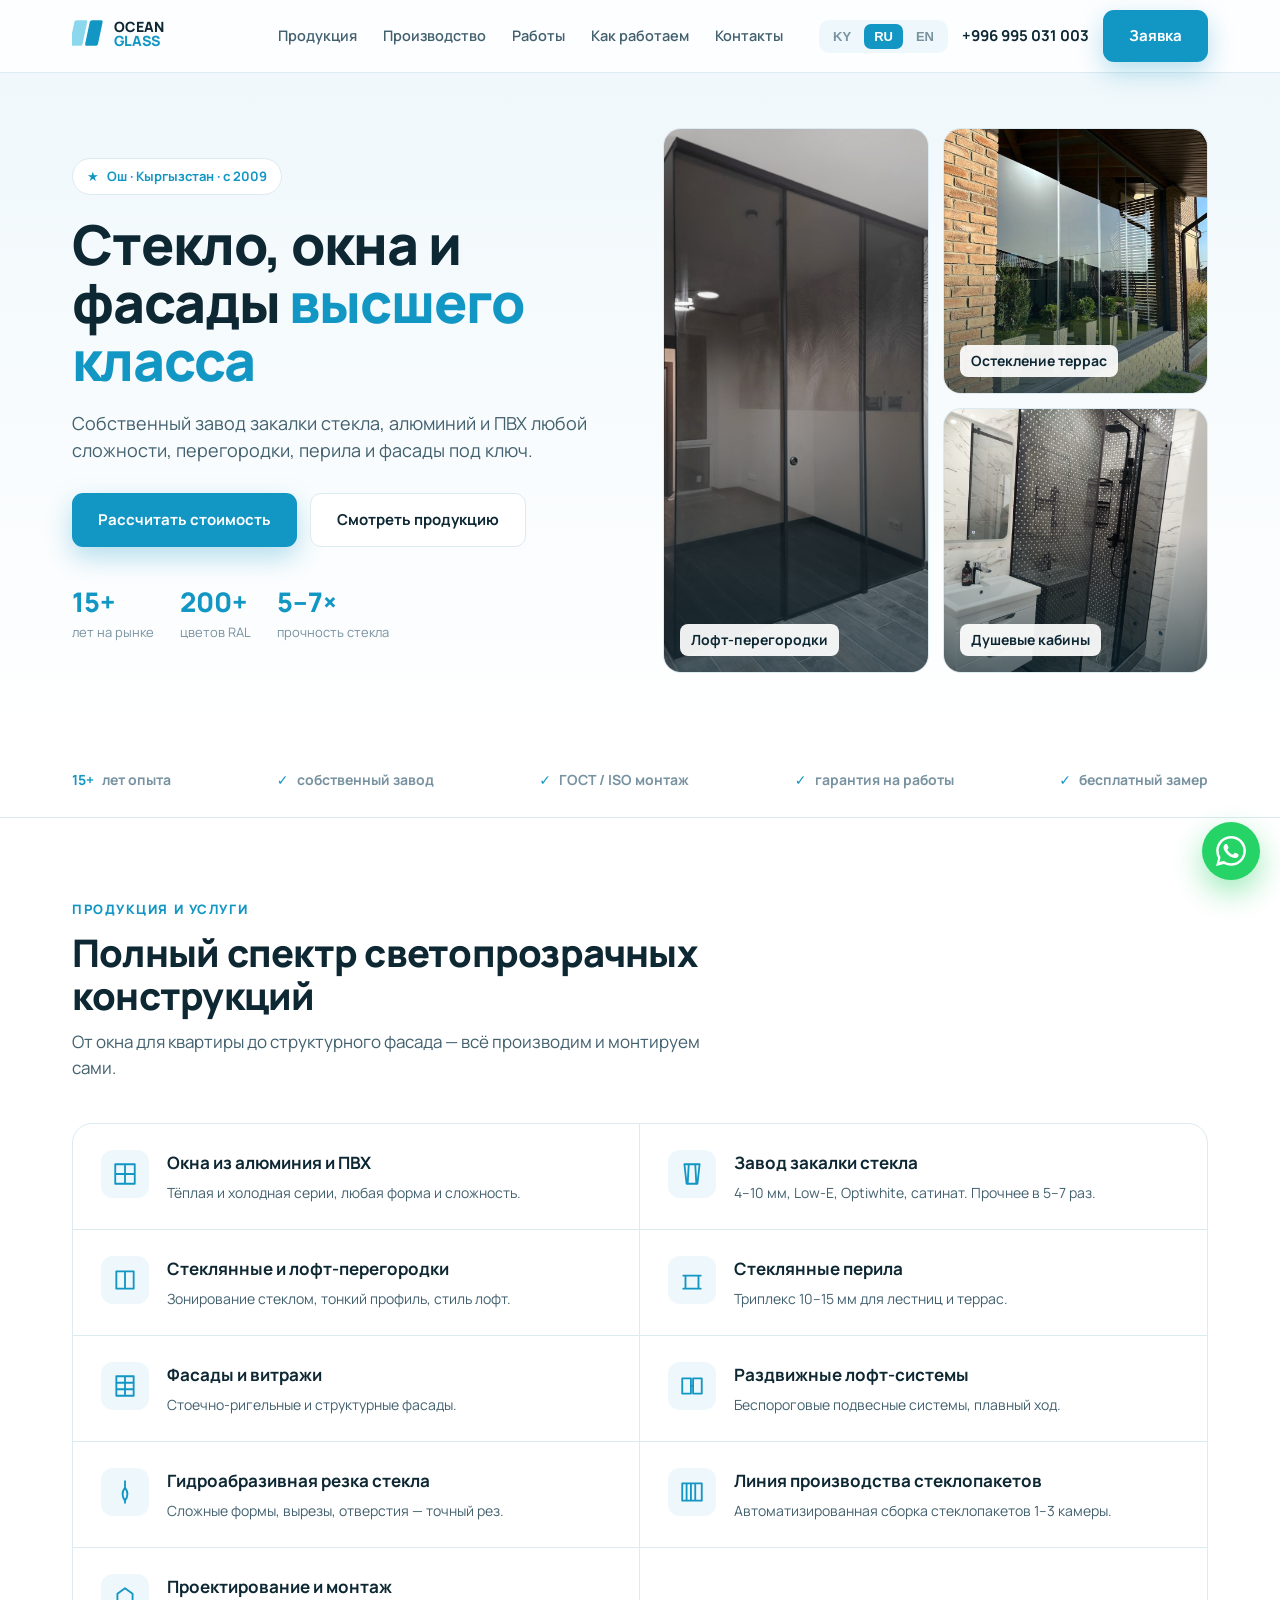
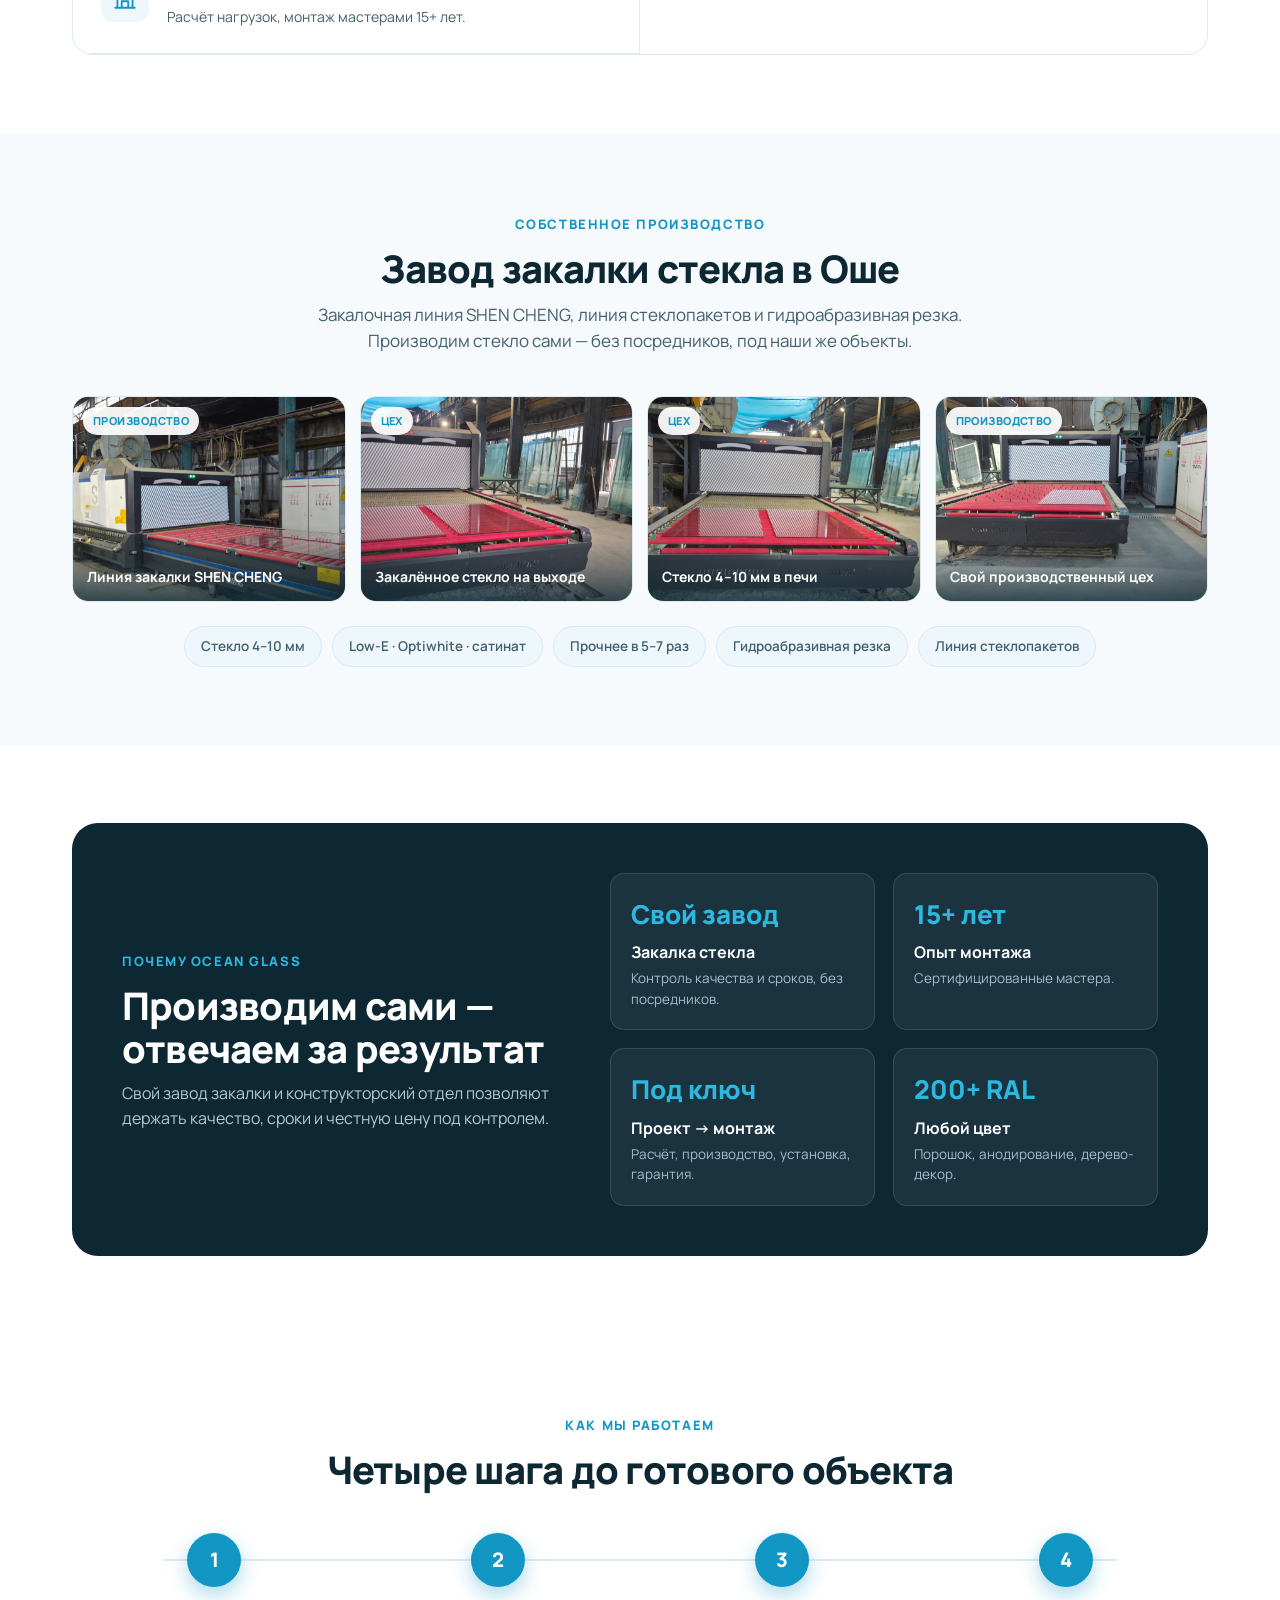
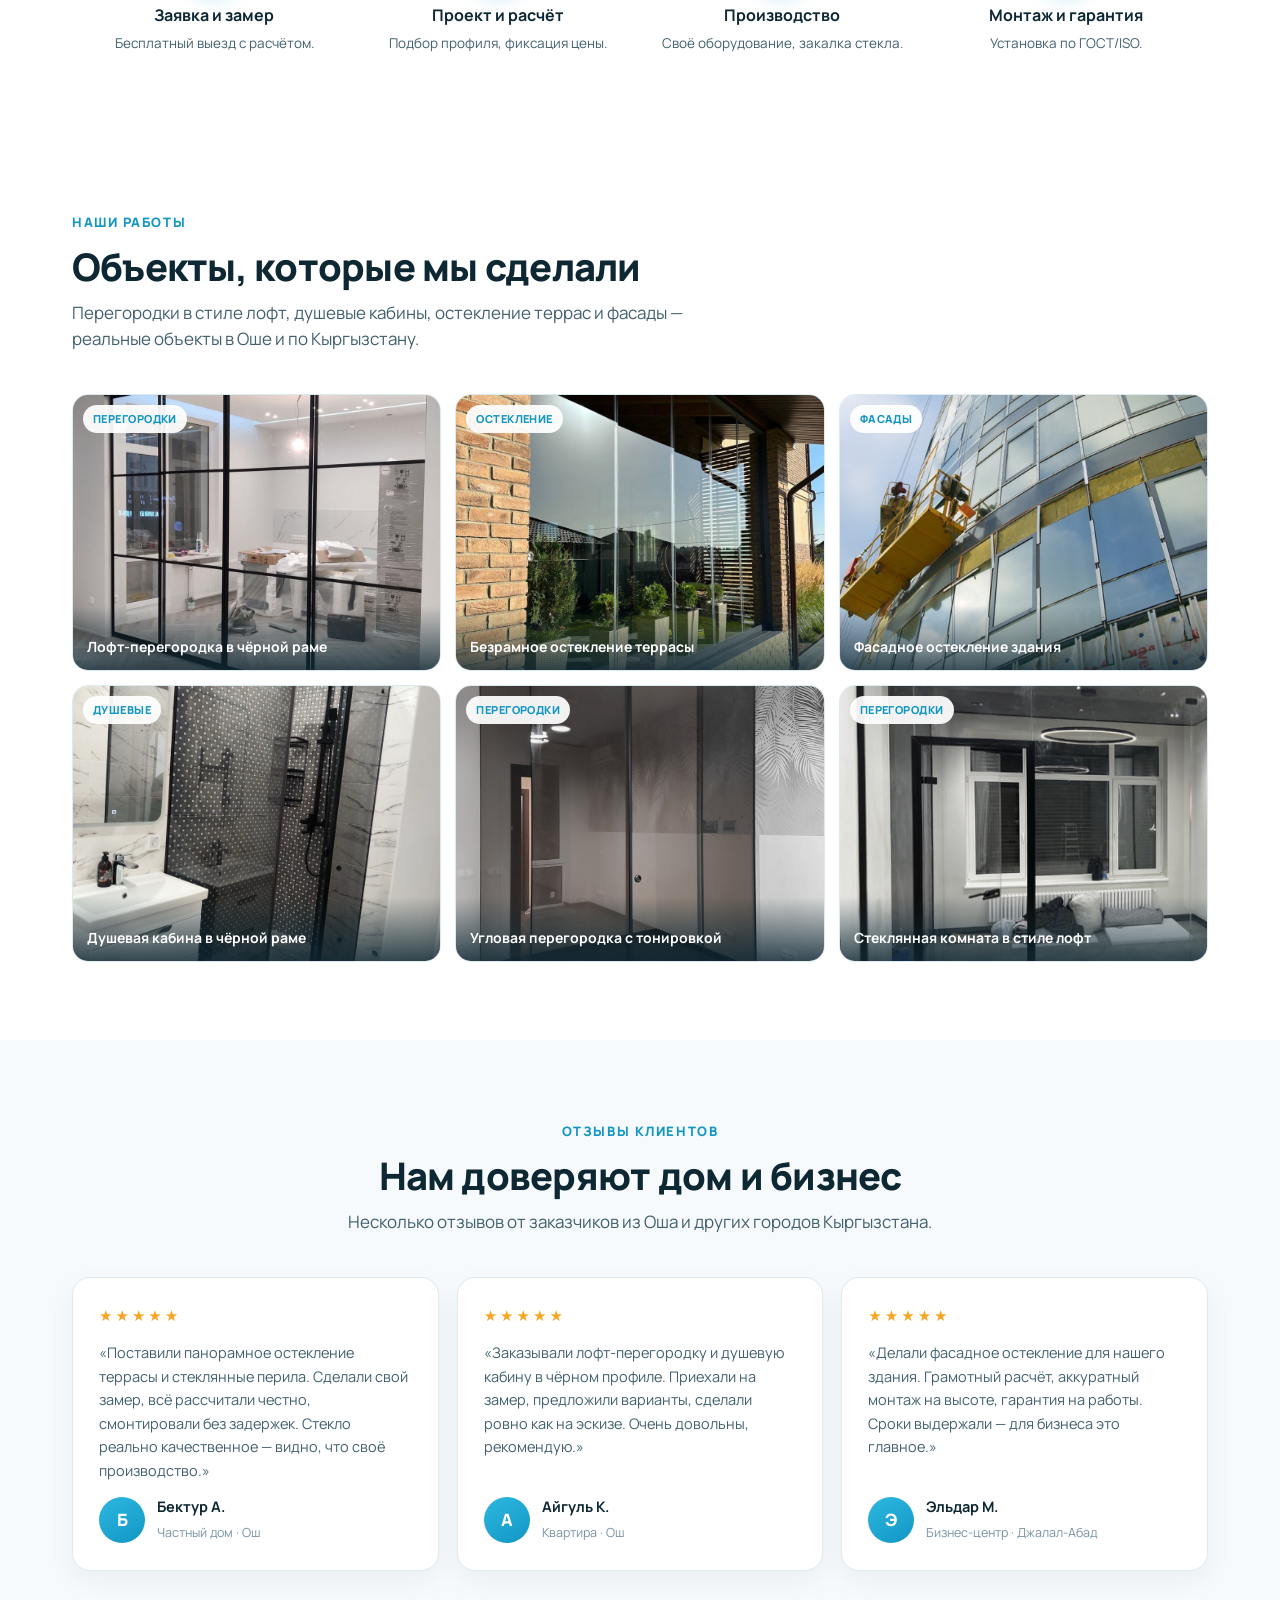
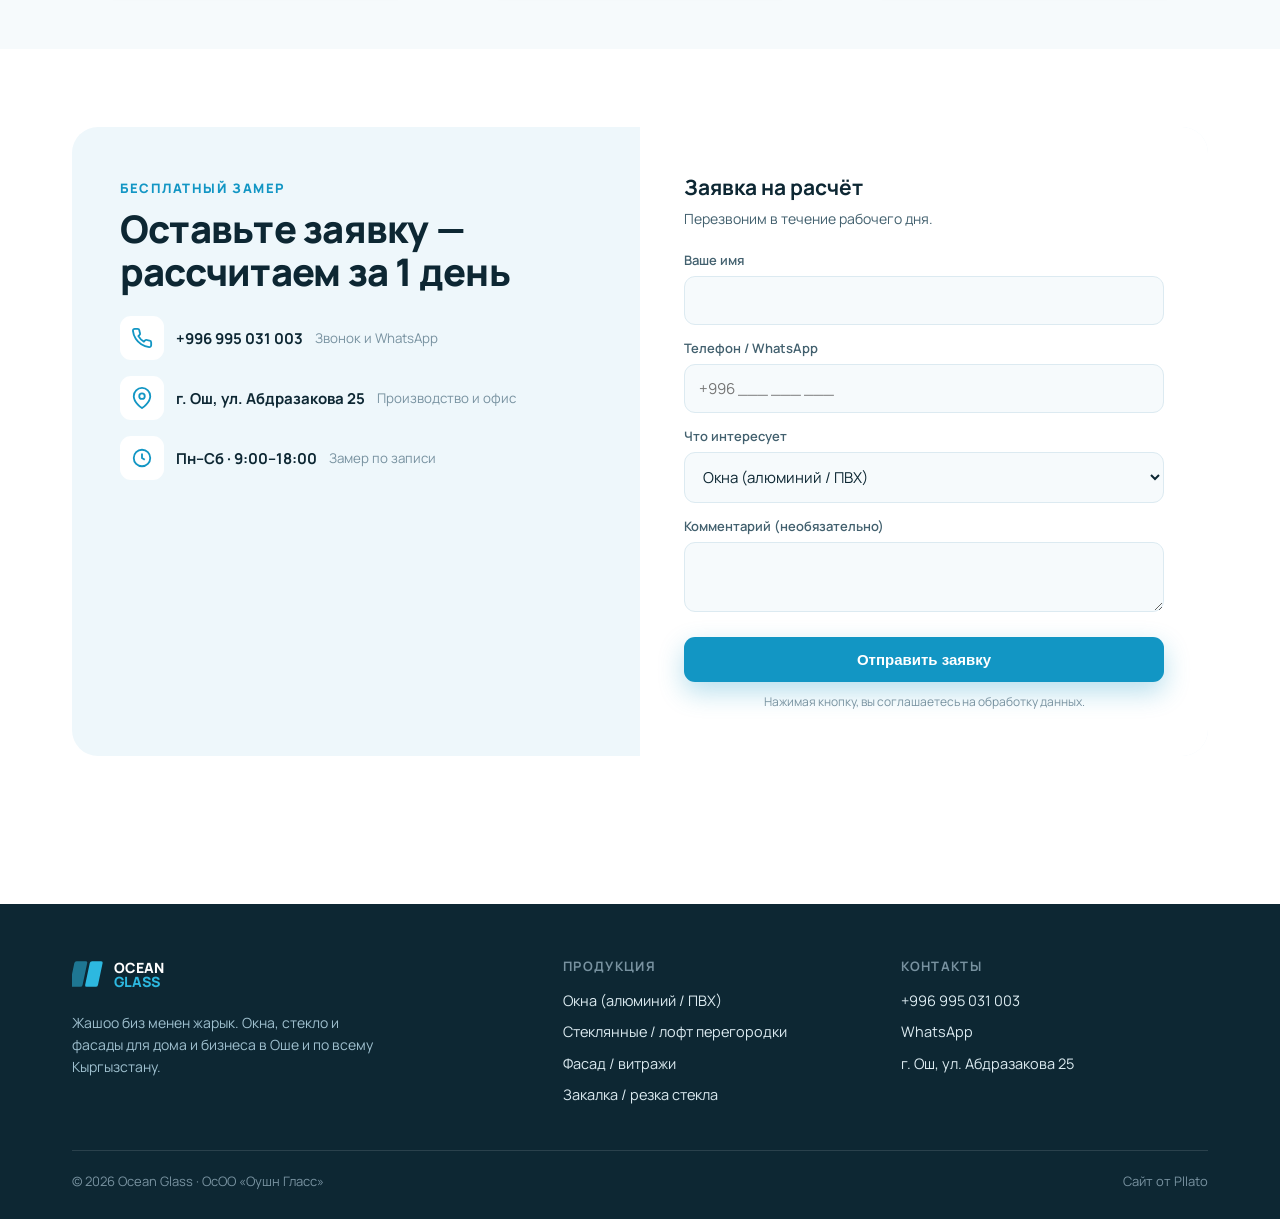
==== site/v2/index.html @ 95d09092 "ОКНА CRM demo — initial public release for team Vanilla HTML/CSS/JS CRM demo + Ocean Glass landing (" ====
<!DOCTYPE html>
<html lang="ru">
<head>
<meta charset="UTF-8">
<meta name="viewport" content="width=device-width, initial-scale=1.0">
<meta name="theme-color" content="#ffffff">
<title>Ocean Glass — окна, стекло и фасады в Оше</title>
<meta name="description" content="Ocean Glass · Ош. Алюминиевые и ПВХ окна, завод закалки стекла, перегородки, перила, фасады, монтаж под ключ.">
<link rel="preconnect" href="https://fonts.googleapis.com">
<link rel="preconnect" href="https://fonts.gstatic.com" crossorigin>
<link href="https://fonts.googleapis.com/css2?family=Manrope:wght@400;500;600;700;800&display=swap" rel="stylesheet">
<style>
:root{--brand:#1296c4;--brand-2:#2db8e0;--brand-dk:#0c6f93;--ink:#0d2733;--ink2:#42606e;--mut:#7892a0;--bg:#fff;--soft:#eef7fb;--soft2:#f6fafc;--line:#dceaf1;--rad:16px}
*{box-sizing:border-box;margin:0;padding:0}
html{scroll-behavior:smooth}
body{font-family:Manrope,system-ui,sans-serif;color:var(--ink);background:var(--bg);line-height:1.55}
img{max-width:100%;display:block}a{color:inherit;text-decoration:none}
.wrap{max-width:1180px;margin:0 auto;padding:0 22px}
.btn{display:inline-flex;align-items:center;gap:9px;padding:14px 26px;border-radius:11px;font-weight:700;font-size:15px;cursor:pointer;border:0;transition:.2s;white-space:nowrap}
.btn-pri{background:var(--brand);color:#fff;box-shadow:0 10px 26px rgba(18,150,196,.3)}
.btn-pri:hover{background:var(--brand-dk);transform:translateY(-2px)}
.btn-gho{background:#fff;color:var(--ink);border:1.5px solid var(--line)}
.btn-gho:hover{border-color:var(--brand);color:var(--brand)}
header{position:fixed;top:0;left:0;right:0;z-index:50;background:rgba(255,255,255,.86);backdrop-filter:blur(12px);border-bottom:1px solid var(--line)}
.nav{display:flex;align-items:center;gap:18px;height:72px}
.logo svg{height:36px}
.menu{display:flex;gap:26px;margin-left:34px}
.menu a{color:var(--ink2);font-weight:600;font-size:14.5px}
.menu a:hover{color:var(--brand)}
.nav-right{margin-left:auto;display:flex;align-items:center;gap:14px}
.lang{display:flex;gap:3px;background:var(--soft);border-radius:10px;padding:4px}
.lang button{background:0;border:0;color:var(--mut);font-weight:700;font-size:13px;padding:5px 10px;border-radius:7px;cursor:pointer}
.lang button.on{background:var(--brand);color:#fff}
.tel{font-weight:700;font-size:15px;color:var(--ink)}
.burger{display:none;background:var(--soft);border:0;border-radius:10px;width:42px;height:42px;font-size:20px;cursor:pointer;color:var(--ink)}
/* hero */
.hero{padding:128px 0 70px;background:linear-gradient(180deg,var(--soft),#fff)}
.hero-grid{display:grid;grid-template-columns:1fr 1fr;gap:46px;align-items:center}
.badge{display:inline-flex;align-items:center;gap:8px;background:#fff;border:1px solid var(--line);color:var(--brand);font-weight:700;font-size:13px;padding:7px 14px;border-radius:999px;margin-bottom:20px}
h1{font-size:clamp(33px,5vw,55px);line-height:1.06;font-weight:800;letter-spacing:-.02em;color:var(--ink)}
h1 .g{color:var(--brand)}
.lead{color:var(--ink2);font-size:18px;margin:20px 0 28px;max-width:520px}
.hero-cta{display:flex;gap:13px;flex-wrap:wrap}
.trust{display:flex;gap:26px;margin-top:34px;flex-wrap:wrap}
.trust .n{font-size:27px;font-weight:800;color:var(--brand)}
.trust .l{color:var(--mut);font-size:13px}
.mosaic{display:grid;grid-template-columns:1fr 1fr;grid-template-rows:1fr 1fr;gap:14px;aspect-ratio:1/1}
.tile{border-radius:18px;position:relative;overflow:hidden;border:1px solid var(--line);
  background-size:cover;background-position:center;display:flex;align-items:flex-end;padding:16px;font-weight:700;color:#fff;font-size:14px}
.tile::after{content:"";position:absolute;inset:0;background:linear-gradient(180deg,rgba(13,39,51,0) 45%,rgba(13,39,51,.62))}
.tile:nth-child(1){grid-row:span 2}
.tile span{position:relative;z-index:2;background:rgba(255,255,255,.92);color:var(--ink);padding:5px 11px;border-radius:8px}
/* strip */
.logos{padding:26px 0;border-bottom:1px solid var(--line)}
.logos .row{display:flex;justify-content:space-between;gap:20px;flex-wrap:wrap;color:var(--mut);font-weight:700;font-size:14px}
.logos .row span{display:flex;align-items:center;gap:8px}
.logos .row b{color:var(--brand)}
/* sections */
.sec{padding:78px 0}
.sec-head{max-width:660px;margin-bottom:42px}
.kicker{color:var(--brand);font-weight:800;font-size:13px;letter-spacing:.12em;text-transform:uppercase}
h2{font-size:clamp(26px,3.5vw,38px);font-weight:800;letter-spacing:-.02em;margin:11px 0 12px;color:var(--ink);line-height:1.12}
.sec-head p{color:var(--ink2);font-size:17px}
.center{text-align:center;margin-left:auto;margin-right:auto}
/* services list */
.serv{display:grid;grid-template-columns:1fr 1fr;gap:0;border:1px solid var(--line);border-radius:20px;overflow:hidden}
.srow{display:flex;gap:18px;padding:26px 28px;border-bottom:1px solid var(--line);border-right:1px solid var(--line);transition:.2s}
.srow:hover{background:var(--soft2)}
.serv .srow:nth-child(2n){border-right:0}
.srow .ic{width:48px;height:48px;flex:none;border-radius:12px;background:var(--soft);display:grid;place-items:center}
.srow .ic svg{width:26px;height:26px;stroke:var(--brand)}
.srow h3{font-size:17px;font-weight:700;margin-bottom:5px}
.srow p{color:var(--ink2);font-size:14px}
/* why band */
.why{background:var(--ink);color:#fff;border-radius:26px;padding:50px;display:grid;grid-template-columns:.9fr 1.1fr;gap:40px;align-items:center}
.why h2{color:#fff}
.why .kicker{color:var(--brand-2)}
.why p{color:#aecbd6;font-size:16px;margin-top:12px}
.whygrid{display:grid;grid-template-columns:1fr 1fr;gap:18px}
.wcard{background:rgba(255,255,255,.06);border:1px solid rgba(255,255,255,.12);border-radius:14px;padding:20px}
.wcard .n{font-size:26px;font-weight:800;color:var(--brand-2)}
.wcard .t{font-weight:700;margin:6px 0 3px}
.wcard .s{color:#9fc0cf;font-size:13.5px}
/* steps timeline */
.tl{display:grid;grid-template-columns:repeat(4,1fr);gap:0;position:relative}
.tl::before{content:"";position:absolute;top:26px;left:8%;right:8%;height:2px;background:var(--line)}
.tlitem{text-align:center;padding:0 12px;position:relative}
.tlnum{width:54px;height:54px;border-radius:50%;background:var(--brand);color:#fff;font-weight:800;font-size:20px;display:grid;place-items:center;margin:0 auto 16px;position:relative;z-index:1;box-shadow:0 8px 20px rgba(18,150,196,.35)}
.tlitem h4{font-size:16px;margin-bottom:5px}
.tlitem p{color:var(--ink2);font-size:13.5px}
/* contact */
.contact{background:var(--soft);border-radius:26px;padding:0;overflow:hidden;display:grid;grid-template-columns:1fr 1fr}
.c-left{padding:48px}
.c-left h2{margin-top:8px}
.c-left .info{margin-top:24px;display:grid;gap:16px}
.c-left .info div{display:flex;gap:12px;align-items:center}
.c-left .info .ic{width:44px;height:44px;border-radius:11px;background:#fff;display:grid;place-items:center;flex:none}
.c-left .info .ic svg{width:22px;height:22px;stroke:var(--brand)}
.c-left .info b{display:block;font-size:15px}.c-left .info small{color:var(--mut)}
.form{background:#fff;padding:44px}
.form h3{font-size:21px;margin-bottom:5px}
.form .sub{color:var(--ink2);font-size:14px;margin-bottom:20px}
.field{margin-bottom:13px}
.field label{display:block;font-size:13px;color:var(--ink2);font-weight:600;margin-bottom:6px}
.field input,.field select,.field textarea{width:100%;background:var(--soft2);border:1.5px solid var(--line);border-radius:11px;padding:13px 14px;color:var(--ink);font-size:15px;font-family:inherit}
.field input:focus,.field select:focus,.field textarea:focus{outline:0;border-color:var(--brand);box-shadow:0 0 0 3px rgba(18,150,196,.13)}
.form .btn-pri{width:100%;justify-content:center;margin-top:5px}
.form .note{color:var(--mut);font-size:12px;text-align:center;margin-top:11px}
.ok{display:none;text-align:center;padding:24px 0}.ok.show{display:block}
.ok .big{font-size:46px;color:var(--brand)}.ok h3{color:var(--brand)}.ok p{color:var(--ink2);margin-top:6px}
/* footer */
footer{background:var(--ink);color:#fff;padding:52px 0 28px;margin-top:70px}
.foot{display:grid;grid-template-columns:1.5fr 1fr 1fr;gap:30px}
.foot p{color:#9fc0cf;font-size:14px;margin-top:14px;max-width:320px}
.foot h5{font-size:13px;letter-spacing:.1em;text-transform:uppercase;color:#7892a0;margin-bottom:14px}
.foot a{display:block;color:#dcebf1;margin-bottom:9px;font-size:14.5px}.foot a:hover{color:var(--brand-2)}
.foot .logo svg text:first-of-type{fill:#fff!important}
.copy{border-top:1px solid rgba(255,255,255,.12);margin-top:34px;padding-top:20px;color:#7892a0;font-size:13px;display:flex;justify-content:space-between;flex-wrap:wrap;gap:10px}
.fab{position:fixed;right:20px;bottom:20px;z-index:60}
.fab a{width:58px;height:58px;border-radius:50%;background:#25D366;display:grid;place-items:center;box-shadow:0 12px 30px rgba(37,211,102,.45)}
.fab svg{width:30px;height:30px}
.reveal{opacity:0;transform:translateY(22px);transition:.7s}.reveal.in{opacity:1;transform:none}
/* gallery */
.gal{display:grid;gap:14px}
.gal.g3{grid-template-columns:repeat(3,1fr)}
.gal.g4{grid-template-columns:repeat(4,1fr)}
.gi{position:relative;display:block;border-radius:16px;overflow:hidden;border:1px solid var(--line);aspect-ratio:4/3;background:var(--soft)}
.gi img{width:100%;height:100%;object-fit:cover;transition:.5s}
.gi:hover img{transform:scale(1.06)}
.gi .cap{position:absolute;left:0;right:0;bottom:0;padding:30px 14px 13px;background:linear-gradient(180deg,transparent,rgba(13,39,51,.8));color:#fff;font-weight:700;font-size:14px}
.gi .tag{position:absolute;top:10px;left:10px;z-index:2;background:rgba(255,255,255,.93);color:var(--brand);font-weight:800;font-size:11px;letter-spacing:.04em;text-transform:uppercase;padding:5px 10px;border-radius:999px}
.feats{display:flex;flex-wrap:wrap;gap:10px;justify-content:center;margin-top:24px}
.feats span{background:var(--soft);color:var(--ink2);font-weight:600;font-size:13.5px;padding:9px 16px;border-radius:999px;border:1px solid var(--line)}
/* reviews */
.rev{display:grid;grid-template-columns:repeat(3,1fr);gap:18px}
.rcard{background:#fff;border:1px solid var(--line);border-radius:18px;padding:26px;display:flex;flex-direction:column;gap:14px;box-shadow:0 10px 28px rgba(13,39,51,.05)}
.rcard .stars{color:#f5a623;font-size:15px;letter-spacing:3px}
.rcard .txt{color:var(--ink2);font-size:14.5px;line-height:1.62;flex:1}
.rcard .who{display:flex;align-items:center;gap:12px}
.rcard .av{width:46px;height:46px;border-radius:50%;background:linear-gradient(150deg,var(--brand-2),var(--brand));color:#fff;display:grid;place-items:center;font-weight:800;font-size:17px;flex:none}
.rcard .who b{font-size:14.5px;display:block}.rcard .who small{color:var(--mut);font-size:12.5px}
@media(max-width:920px){
  .gal.g3,.gal.g4,.rev{grid-template-columns:1fr 1fr}.hero-grid,.why,.contact{grid-template-columns:1fr}.menu,.tel{display:none}.burger{display:grid}.tl{grid-template-columns:1fr 1fr}.tl::before{display:none}.foot{grid-template-columns:1fr 1fr}.why{padding:34px}}
@media(max-width:560px){.serv,.whygrid,.tl,.foot,.gal.g3,.gal.g4,.rev{grid-template-columns:1fr}.serv .srow{border-right:0}.c-left,.form{padding:30px}}
</style>
</head>
<body>
<header>
  <div class="wrap nav">
    <a class="logo" href="#top">
      <svg viewBox="0 0 240 56" height="36"><g transform="skewX(-12)"><rect x="6" y="8" width="20" height="40" rx="3" fill="#2db8e0" opacity=".55"/><rect x="30" y="8" width="20" height="40" rx="3" fill="#1296c4"/></g><text x="66" y="27" font-family="Manrope" font-weight="800" font-size="22" fill="#0d2733">OCEAN</text><text x="66" y="49" font-family="Manrope" font-weight="800" font-size="22" fill="#1296c4">GLASS</text></svg>
    </a>
    <nav class="menu">
      <a href="#services" data-i="m_prod">Продукция</a>
      <a href="#factory" data-i="m_fact">Производство</a>
      <a href="#work" data-i="m_work">Работы</a>
      <a href="#process" data-i="m_proc">Как работаем</a>
      <a href="#contact" data-i="m_cont">Контакты</a>
    </nav>
    <div class="nav-right">
      <div class="lang"><button data-l="ky">KY</button><button data-l="ru" class="on">RU</button><button data-l="en">EN</button></div>
      <a class="tel" href="tel:+996995031003">+996 995 031 003</a>
      <a class="btn btn-pri" href="#contact" data-i="cta_top">Заявка</a>
      <button class="burger" onclick="document.querySelector('.menu').style.display='flex';this.style.display='none'">☰</button>
    </div>
  </div>
</header>

<a name="top"></a>
<section class="hero">
  <div class="wrap hero-grid">
    <div>
      <span class="badge">★ <span data-i="hero_eyebrow">Ош · Кыргызстан · с 2009</span></span>
      <h1 data-i="hero_h1">Стекло, окна и фасады <span class="g">высшего класса</span></h1>
      <p class="lead" data-i="hero_lead">Собственный завод закалки стекла, алюминий и ПВХ любой сложности, перегородки, перила и фасады под ключ.</p>
      <div class="hero-cta">
        <a class="btn btn-pri" href="#contact" data-i="hero_cta1">Рассчитать стоимость</a>
        <a class="btn btn-gho" href="#services" data-i="hero_cta2">Смотреть продукцию</a>
      </div>
      <div class="trust">
        <div><div class="n">15+</div><div class="l" data-i="st1">лет на рынке</div></div>
        <div><div class="n">200+</div><div class="l" data-i="st2">цветов RAL</div></div>
        <div><div class="n">5–7×</div><div class="l" data-i="st3">прочность стекла</div></div>
      </div>
    </div>
    <div class="mosaic">
      <div class="tile" style="background-image:url(img/work-2.jpg)"><span data-i="til1">Лофт-перегородки</span></div>
      <div class="tile" style="background-image:url(img/work-4.jpg)"><span data-i="til2">Остекление террас</span></div>
      <div class="tile" style="background-image:url(img/work-6.jpg)"><span data-i="til3">Душевые кабины</span></div>
    </div>
  </div>
</section>

<div class="logos"><div class="wrap"><div class="row">
  <span><b>15+</b> <span data-i="lg1">лет опыта</span></span>
  <span><b>✓</b> <span data-i="lg2">собственный завод</span></span>
  <span><b>✓</b> <span data-i="lg3">ГОСТ / ISO монтаж</span></span>
  <span><b>✓</b> <span data-i="lg4">гарантия на работы</span></span>
  <span><b>✓</b> <span data-i="lg5">бесплатный замер</span></span>
</div></div></div>

<section class="sec" id="services">
  <div class="wrap">
    <div class="sec-head reveal">
      <span class="kicker" data-i="k_prod">Продукция и услуги</span>
      <h2 data-i="prod_h2">Полный спектр светопрозрачных конструкций</h2>
      <p data-i="prod_p">От окна для квартиры до структурного фасада — всё производим и монтируем сами.</p>
    </div>
    <div class="serv reveal" id="servList"></div>
  </div>
</section>

<section class="sec" id="factory" style="background:var(--soft2)">
  <div class="wrap">
    <div class="sec-head center reveal">
      <span class="kicker" data-i="k_fact">Собственное производство</span>
      <h2 data-i="fact_h2">Завод закалки стекла в Оше</h2>
      <p data-i="fact_p">Закалочная линия SHEN CHENG, линия стеклопакетов и гидроабразивная резка. Производим стекло сами — без посредников, под наши же объекты.</p>
    </div>
    <div class="gal g4 reveal">
      <a class="gi" href="img/prod-1.jpg" target="_blank"><span class="tag" data-i="ftag">Производство</span><img src="img/prod-1.jpg" loading="lazy" alt="Завод закалки стекла Ocean Glass"><span class="cap" data-i="fcap1">Линия закалки SHEN CHENG</span></a>
      <a class="gi" href="img/prod-2.jpg" target="_blank"><span class="tag" data-i="ftag2">Цех</span><img src="img/prod-2.jpg" loading="lazy" alt="Закалённое стекло на линии"><span class="cap" data-i="fcap2">Закалённое стекло на выходе</span></a>
      <a class="gi" href="img/prod-3.jpg" target="_blank"><span class="tag" data-i="ftag2">Цех</span><img src="img/prod-3.jpg" loading="lazy" alt="Процесс закалки стекла"><span class="cap" data-i="fcap3">Стекло 4–10 мм в печи</span></a>
      <a class="gi" href="img/prod-4.jpg" target="_blank"><span class="tag" data-i="ftag">Производство</span><img src="img/prod-4.jpg" loading="lazy" alt="Производственный цех Ocean Glass"><span class="cap" data-i="fcap4">Свой производственный цех</span></a>
    </div>
    <div class="feats reveal">
      <span data-i="ff1">Стекло 4–10 мм</span>
      <span data-i="ff2">Low-E · Optiwhite · сатинат</span>
      <span data-i="ff3">Прочнее в 5–7 раз</span>
      <span data-i="ff4">Гидроабразивная резка</span>
      <span data-i="ff5">Линия стеклопакетов</span>
    </div>
  </div>
</section>

<section class="sec" id="why">
  <div class="wrap">
    <div class="why reveal">
      <div>
        <span class="kicker" data-i="k_why">Почему Ocean Glass</span>
        <h2 data-i="why_h2">Производим сами — отвечаем за результат</h2>
        <p data-i="why_p">Свой завод закалки и конструкторский отдел позволяют держать качество, сроки и честную цену под контролем.</p>
      </div>
      <div class="whygrid">
        <div class="wcard"><div class="n" data-i="a1n">Свой завод</div><div class="t" data-i="a1t">Закалка стекла</div><div class="s" data-i="a1s">Контроль качества и сроков, без посредников.</div></div>
        <div class="wcard"><div class="n" data-i="a2n">15+ лет</div><div class="t" data-i="a2t">Опыт монтажа</div><div class="s" data-i="a2s">Сертифицированные мастера.</div></div>
        <div class="wcard"><div class="n" data-i="a3n">Под ключ</div><div class="t" data-i="a3t">Проект → монтаж</div><div class="s" data-i="a3s">Расчёт, производство, установка, гарантия.</div></div>
        <div class="wcard"><div class="n" data-i="a4n">200+ RAL</div><div class="t" data-i="a4t">Любой цвет</div><div class="s" data-i="a4s">Порошок, анодирование, дерево-декор.</div></div>
      </div>
    </div>
  </div>
</section>

<section class="sec" id="process">
  <div class="wrap">
    <div class="sec-head center reveal">
      <span class="kicker" data-i="k_proc">Как мы работаем</span>
      <h2 data-i="proc_h2">Четыре шага до готового объекта</h2>
    </div>
    <div class="tl reveal">
      <div class="tlitem"><div class="tlnum">1</div><h4 data-i="p1t">Заявка и замер</h4><p data-i="p1s">Бесплатный выезд с расчётом.</p></div>
      <div class="tlitem"><div class="tlnum">2</div><h4 data-i="p2t">Проект и расчёт</h4><p data-i="p2s">Подбор профиля, фиксация цены.</p></div>
      <div class="tlitem"><div class="tlnum">3</div><h4 data-i="p3t">Производство</h4><p data-i="p3s">Своё оборудование, закалка стекла.</p></div>
      <div class="tlitem"><div class="tlnum">4</div><h4 data-i="p4t">Монтаж и гарантия</h4><p data-i="p4s">Установка по ГОСТ/ISO.</p></div>
    </div>
  </div>
</section>

<section class="sec" id="work">
  <div class="wrap">
    <div class="sec-head reveal">
      <span class="kicker" data-i="k_work">Наши работы</span>
      <h2 data-i="work_h2">Объекты, которые мы сделали</h2>
      <p data-i="work_p">Перегородки в стиле лофт, душевые кабины, остекление террас и фасады — реальные объекты в Оше и по Кыргызстану.</p>
    </div>
    <div class="gal g3 reveal">
      <a class="gi" href="img/work-1.jpg" target="_blank"><span class="tag" data-i="wt_part">Перегородки</span><img src="img/work-1.jpg" loading="lazy" alt="Лофт-перегородка на кухню"><span class="cap" data-i="wc1">Лофт-перегородка в чёрной раме</span></a>
      <a class="gi" href="img/work-4.jpg" target="_blank"><span class="tag" data-i="wt_glaze">Остекление</span><img src="img/work-4.jpg" loading="lazy" alt="Безрамное остекление террасы"><span class="cap" data-i="wc2">Безрамное остекление террасы</span></a>
      <a class="gi" href="img/work-5.jpg" target="_blank"><span class="tag" data-i="wt_fac">Фасады</span><img src="img/work-5.jpg" loading="lazy" alt="Фасадное остекление здания"><span class="cap" data-i="wc3">Фасадное остекление здания</span></a>
      <a class="gi" href="img/work-6.jpg" target="_blank"><span class="tag" data-i="wt_show">Душевые</span><img src="img/work-6.jpg" loading="lazy" alt="Душевая кабина в чёрной раме"><span class="cap" data-i="wc4">Душевая кабина в чёрной раме</span></a>
      <a class="gi" href="img/work-2.jpg" target="_blank"><span class="tag" data-i="wt_part">Перегородки</span><img src="img/work-2.jpg" loading="lazy" alt="Угловая стеклянная перегородка"><span class="cap" data-i="wc5">Угловая перегородка с тонировкой</span></a>
      <a class="gi" href="img/work-3.jpg" target="_blank"><span class="tag" data-i="wt_part">Перегородки</span><img src="img/work-3.jpg" loading="lazy" alt="Стеклянная комната-перегородка"><span class="cap" data-i="wc6">Стеклянная комната в стиле лофт</span></a>
    </div>
  </div>
</section>

<section class="sec" id="reviews" style="background:var(--soft2)">
  <div class="wrap">
    <div class="sec-head center reveal">
      <span class="kicker" data-i="k_rev">Отзывы клиентов</span>
      <h2 data-i="rev_h2">Нам доверяют дом и бизнес</h2>
      <p data-i="rev_p">Несколько отзывов от заказчиков из Оша и других городов Кыргызстана.</p>
    </div>
    <div class="rev reveal">
      <div class="rcard">
        <div class="stars">★★★★★</div>
        <p class="txt" data-i="r1x">«Поставили панорамное остекление террасы и стеклянные перила. Сделали свой замер, всё рассчитали честно, смонтировали без задержек. Стекло реально качественное — видно, что своё производство.»</p>
        <div class="who"><div class="av">Б</div><div><b data-i="r1n">Бектур А.</b><small data-i="r1m">Частный дом · Ош</small></div></div>
      </div>
      <div class="rcard">
        <div class="stars">★★★★★</div>
        <p class="txt" data-i="r2x">«Заказывали лофт-перегородку и душевую кабину в чёрном профиле. Приехали на замер, предложили варианты, сделали ровно как на эскизе. Очень довольны, рекомендую.»</p>
        <div class="who"><div class="av">А</div><div><b data-i="r2n">Айгуль К.</b><small data-i="r2m">Квартира · Ош</small></div></div>
      </div>
      <div class="rcard">
        <div class="stars">★★★★★</div>
        <p class="txt" data-i="r3x">«Делали фасадное остекление для нашего здания. Грамотный расчёт, аккуратный монтаж на высоте, гарантия на работы. Сроки выдержали — для бизнеса это главное.»</p>
        <div class="who"><div class="av">Э</div><div><b data-i="r3n">Эльдар М.</b><small data-i="r3m">Бизнес-центр · Джалал-Абад</small></div></div>
      </div>
    </div>
  </div>
</section>

<section class="sec" id="contact">
  <div class="wrap">
    <div class="contact reveal">
      <div class="c-left">
        <span class="kicker" data-i="k_cta">Бесплатный замер</span>
        <h2 data-i="cta_h2">Оставьте заявку — рассчитаем за 1 день</h2>
        <div class="info">
          <div><div class="ic"><svg viewBox="0 0 24 24" fill="none" stroke-width="2"><path d="M22 16.92v3a2 2 0 01-2.18 2 19.79 19.79 0 01-8.63-3.07 19.5 19.5 0 01-6-6 19.79 19.79 0 01-3.07-8.67A2 2 0 014.11 2h3a2 2 0 012 1.72c.13.96.36 1.9.7 2.81a2 2 0 01-.45 2.11L8.09 9.91a16 16 0 006 6l1.27-1.27a2 2 0 012.11-.45c.91.34 1.85.57 2.81.7A2 2 0 0122 16.92z"/></svg></div><div><b><a href="tel:+996995031003">+996 995 031 003</a></b><small data-i="ci_phone">Звонок и WhatsApp</small></div></div>
          <div><div class="ic"><svg viewBox="0 0 24 24" fill="none" stroke-width="2"><path d="M21 10c0 7-9 13-9 13s-9-6-9-13a9 9 0 0118 0z"/><circle cx="12" cy="10" r="3"/></svg></div><div><b data-i="foot_addr">г. Ош, ул. Абдразакова 25</b><small data-i="ci_addr">Производство и офис</small></div></div>
          <div><div class="ic"><svg viewBox="0 0 24 24" fill="none" stroke-width="2"><circle cx="12" cy="12" r="9"/><path d="M12 7v5l3 2"/></svg></div><div><b data-i="ci_time">Пн–Сб · 9:00–18:00</b><small data-i="ci_time2">Замер по записи</small></div></div>
        </div>
      </div>
      <form class="form" id="leadForm" novalidate>
        <h3 data-i="frm_h3">Заявка на расчёт</h3>
        <div class="sub" data-i="frm_sub">Перезвоним в течение рабочего дня.</div>
        <div id="formBody">
          <div class="field"><label data-i="frm_name">Ваше имя</label><input name="name" required></div>
          <div class="field"><label data-i="frm_phone">Телефон / WhatsApp</label><input name="phone" type="tel" placeholder="+996 ___ ___ ___" required></div>
          <div class="field"><label data-i="frm_prod">Что интересует</label>
            <select name="product">
              <option data-i="opt_win">Окна (алюминий / ПВХ)</option>
              <option data-i="opt_part">Стеклянные / лофт перегородки</option>
              <option data-i="opt_rail">Стеклянные перила</option>
              <option data-i="opt_fac">Фасад / витражи</option>
              <option data-i="opt_temp">Закалка / резка стекла</option>
              <option data-i="opt_other">Другое</option>
            </select>
          </div>
          <div class="field"><label data-i="frm_comm">Комментарий (необязательно)</label><textarea name="comment" rows="2"></textarea></div>
          <button type="submit" class="btn btn-pri" data-i="frm_btn">Отправить заявку</button>
          <div class="note" data-i="frm_note">Нажимая кнопку, вы соглашаетесь на обработку данных.</div>
        </div>
        <div class="ok" id="okMsg"><div class="big">✓</div><h3 data-i="ok_h">Заявка отправлена!</h3><p data-i="ok_p">Мы открыли WhatsApp — отправьте сообщение, чтобы мы сразу взяли заявку в работу.</p></div>
      </form>
    </div>
  </div>
</section>

<footer>
  <div class="wrap">
    <div class="foot">
      <div>
        <a class="logo" href="#top"><svg viewBox="0 0 240 56" height="36"><g transform="skewX(-12)"><rect x="6" y="8" width="20" height="40" rx="3" fill="#2db8e0" opacity=".55"/><rect x="30" y="8" width="20" height="40" rx="3" fill="#2db8e0"/></g><text x="66" y="27" font-family="Manrope" font-weight="800" font-size="22" fill="#fff">OCEAN</text><text x="66" y="49" font-family="Manrope" font-weight="800" font-size="22" fill="#2db8e0">GLASS</text></svg></a>
        <p data-i="foot_p">Жашоо биз менен жарык. Окна, стекло и фасады для дома и бизнеса в Оше и по всему Кыргызстану.</p>
      </div>
      <div><h5 data-i="foot_prod">Продукция</h5><a href="#services" data-i="opt_win">Окна</a><a href="#services" data-i="opt_part">Перегородки</a><a href="#services" data-i="opt_fac">Фасады</a><a href="#services" data-i="opt_temp">Закалка стекла</a></div>
      <div><h5 data-i="foot_cont">Контакты</h5><a href="tel:+996995031003">+996 995 031 003</a><a href="https://wa.me/996995031003" target="_blank">WhatsApp</a><a data-i="foot_addr">г. Ош, ул. Абдразакова 25</a></div>
    </div>
    <div class="copy"><span>© 2026 Ocean Glass · ОсОО «Оушн Гласс»</span><span data-i="copy_by">Сайт от Pllato</span></div>
  </div>
</footer>

<div class="fab"><a href="https://wa.me/996995031003" target="_blank" aria-label="WhatsApp"><svg viewBox="0 0 24 24" fill="#fff"><path d="M.057 24l1.687-6.163a11.867 11.867 0 01-1.587-5.945C.16 5.335 5.495 0 12.05 0a11.82 11.82 0 018.413 3.488 11.82 11.82 0 013.48 8.414c-.003 6.557-5.338 11.892-11.893 11.892a11.9 11.9 0 01-5.688-1.448L.057 24zm6.597-3.807c1.676.995 3.276 1.591 5.392 1.592 5.448 0 9.886-4.434 9.889-9.885.002-5.462-4.415-9.89-9.881-9.892-5.452 0-9.887 4.434-9.889 9.884a9.86 9.86 0 001.51 5.26l-.999 3.648 3.978-1.099zm11.387-5.464c-.074-.124-.272-.198-.57-.347-.297-.149-1.758-.868-2.031-.967-.272-.099-.47-.149-.669.149-.198.297-.768.967-.941 1.165-.173.198-.347.223-.644.074-.297-.149-1.255-.462-2.39-1.475-.883-.788-1.48-1.761-1.653-2.059-.173-.297-.018-.458.13-.606.134-.133.297-.347.446-.521.151-.172.2-.296.3-.495.099-.198.05-.372-.025-.521-.075-.148-.669-1.611-.916-2.206-.242-.579-.487-.501-.669-.51l-.57-.01c-.198 0-.52.074-.792.372s-1.04 1.016-1.04 2.479 1.065 2.876 1.213 3.074c.149.198 2.096 3.2 5.077 4.487.709.306 1.263.489 1.694.626.712.226 1.36.194 1.872.118.571-.085 1.758-.719 2.006-1.413.248-.695.248-1.29.173-1.414z"/></svg></a></div>

<script>
const PHONE="996995031003";
const PRODUCTS=[
 {t:{ky:'Алюминий & ПВХ терезелер',ru:'Окна из алюминия и ПВХ',en:'Aluminium & PVC windows'},d:{ky:'Жылуу жана муздак сериялар, ар кандай форма.',ru:'Тёплая и холодная серии, любая форма и сложность.',en:'Warm & cold series, any shape.'},p:'M3 3h18v18H3z M12 3v18 M3 12h18'},
 {t:{ky:'Айнек чыңдоо заводу',ru:'Завод закалки стекла',en:'Glass tempering plant'},d:{ky:'4–10 мм, Low-E, Optiwhite. 5–7 эсе бекем.',ru:'4–10 мм, Low-E, Optiwhite, сатинат. Прочнее в 5–7 раз.',en:'4–10 mm, Low-E, Optiwhite. 5–7× stronger.'},p:'M5 3l14 0 -2 18 -10 0z M9 3l-1 18 M15 3l1 18'},
 {t:{ky:'Айнек & лофт бөлмөлөр',ru:'Стеклянные и лофт-перегородки',en:'Glass & loft partitions'},d:{ky:'Зоналоо, жука алюминий профиль.',ru:'Зонирование стеклом, тонкий профиль, стиль лофт.',en:'Zoning, slim profile, loft style.'},p:'M4 4h16v16H4z M12 4v16'},
 {t:{ky:'Айнек тосмолор',ru:'Стеклянные перила',en:'Glass railings'},d:{ky:'10–15 мм триплекс, лестница жана террасалар.',ru:'Триплекс 10–15 мм для лестниц и террас.',en:'10–15 mm triplex for stairs and terraces.'},p:'M4 20h16 M6 20V8 M18 20V8 M4 8h16'},
 {t:{ky:'Фасаддар & витраждар',ru:'Фасады и витражи',en:'Facades & curtain walls'},d:{ky:'Стойка-ригель жана структуралык фасаддар.',ru:'Стоечно-ригельные и структурные фасады.',en:'Stick & structural facades.'},p:'M4 3h16v18H4z M4 9h16 M4 15h16 M12 3v18'},
 {t:{ky:'Жылжыма лофт системалар',ru:'Раздвижные лофт-системы',en:'Sliding loft systems'},d:{ky:'Босогосуз асма системалар, унчукпай жылуу.',ru:'Беспороговые подвесные системы, плавный ход.',en:'Threshold-free suspended systems.'},p:'M3 5h8v14H3z M13 5h8v14h-8z M11 12h2'},
 {t:{ky:'Гидроабразивдик кесүү',ru:'Гидроабразивная резка стекла',en:'Waterjet glass cutting'},d:{ky:'Татаал формалар, тешиктер, жогорку тактык.',ru:'Сложные формы, вырезы, отверстия — точный рез.',en:'Complex shapes and holes, precise cut.'},p:'M12 2v6 M12 8c-3 4-3 8 0 12 3-4 3-8 0-12z M12 20v2'},
 {t:{ky:'Стеклопакет линиясы',ru:'Линия производства стеклопакетов',en:'Insulated glass line'},d:{ky:'Автоматташтырылган чогултуу, 1–3 камера.',ru:'Автоматизированная сборка стеклопакетов 1–3 камеры.',en:'Automated 1–3 chamber assembly.'},p:'M3 4h18v16H3z M7 4v16 M11 4v16 M15 4v16'},
 {t:{ky:'Долбоорлоо & монтаж',ru:'Проектирование и монтаж',en:'Design & installation'},d:{ky:'Жүк эсеби, 15+ жыл сертификаттуу усталар.',ru:'Расчёт нагрузок, монтаж мастерами 15+ лет.',en:'Load calc, install by 15+ yr masters.'},p:'M3 21h18 M5 21V8l7-5 7 5v13 M9 21v-6h6v6'}
];
function renderServ(l){
  document.getElementById('servList').innerHTML=PRODUCTS.map(p=>`
   <div class="srow"><div class="ic"><svg viewBox="0 0 24 24" fill="none" stroke-width="1.7" stroke-linecap="round" stroke-linejoin="round"><path d="${p.p}"/></svg></div>
   <div><h3>${p.t[l]}</h3><p>${p.d[l]}</p></div></div>`).join('');
}
const I={
 ky:{m_prod:'Продукция',m_why:'Артыкчылыктар',m_proc:'Кантип иштейбиз',m_cont:'Байланыш',cta_top:'Арыз',
  hero_eyebrow:'Ош · Кыргызстан · 2009-жылдан',hero_h1:['Айнек, терезе жана фасаддар — ','жогорку класс'],
  hero_lead:'Айнек чыңдоочу өз заводубуз, алюминий жана ПВХ ар кандай татаалдыкта, бөлмөлөр, тосмолор жана фасаддар «ачкычка чейин».',
  hero_cta1:'Баасын эсептөө',hero_cta2:'Продукцияны көрүү',st1:'жыл базарда',st2:'RAL түсү',st3:'айнектин бекемдиги',
  til1:'Лофт бөлмөлөр',til2:'Террасаларды айнектөө',til3:'Душ кабиналары',
  m_fact:'Өндүрүш',m_work:'Иштер',
  k_fact:'Өз өндүрүшүбүз',fact_h2:'Ошто айнек чыңдоо заводу',fact_p:'SHEN CHENG чыңдоо линиясы, стеклопакет линиясы жана гидроабразивдик кесүү. Айнекти өзүбүз жасайбыз — ортомчусуз, өз объекттерибизге.',
  ftag:'Өндүрүш',ftag2:'Цех',fcap1:'SHEN CHENG чыңдоо линиясы',fcap2:'Чыгуудагы чыңдалган айнек',fcap3:'Печтеги 4–10 мм айнек',fcap4:'Өз өндүрүш цехи',
  ff1:'Айнек 4–10 мм',ff2:'Low-E · Optiwhite · сатинат',ff3:'5–7 эсе бекем',ff4:'Гидроабразивдик кесүү',ff5:'Стеклопакет линиясы',
  k_work:'Биздин иштер',work_h2:'Биз жасаган объекттер',work_p:'Лофт бөлмөлөр, душ кабиналары, террасаларды айнектөө жана фасаддар — Ошто жана Кыргызстан боюнча реалдуу объекттер.',
  wt_part:'Бөлмөлөр',wt_glaze:'Айнектөө',wt_fac:'Фасаддар',wt_show:'Душтар',
  wc1:'Кара рамадагы лофт бөлмө',wc2:'Террасаны рамасыз айнектөө',wc3:'Имараттын фасаддык айнектөөсү',wc4:'Кара рамадагы душ кабина',wc5:'Тонировкалуу бурч бөлмө',wc6:'Лофт стилиндеги айнек бөлмө',
  k_rev:'Кардарлардын пикирлери',rev_h2:'Үй жана бизнес бизге ишенет',rev_p:'Ош жана Кыргызстандын башка шаарларынан кардарлардын бир нече пикири.',
  r1x:'«Террасага панорамалык айнектөө жана айнек тосмолорду орноттук. Өздөрү өлчөп, баарын адилет эсептеп, кечиктирбей орнотушту. Айнек чындап сапаттуу — өз өндүрүшү экени көрүнүп турат.»',r1n:'Бектур А.',r1m:'Жеке үй · Ош',
  r2x:'«Лофт бөлмө жана кара профилдеги душ кабина заказ кылдык. Өлчөөгө келип, варианттарды сунушташты, эскиздегидей так жасашты. Абдан ыраазыбыз, сунуштайм.»',r2n:'Айгүл К.',r2m:'Батир · Ош',
  r3x:'«Имаратыбызга фасаддык айнектөө жасадык. Туура эсеп, бийиктикте кылдат монтаж, жумушка кепилдик. Мөөнөттү сакташты — бизнес үчүн эң башкысы ушул.»',r3n:'Элдар М.',r3m:'Бизнес-борбор · Жалал-Абад',
  lg1:'жыл тажрыйба',lg2:'өз заводу',lg3:'ГОСТ / ISO монтаж',lg4:'жумушка кепилдик',lg5:'акысыз өлчөө',
  k_prod:'Продукция жана кызматтар',prod_h2:'Светопрозрачтуу конструкциялардын толук спектри',prod_p:'Батирдин терезесинен структуралык фасадга чейин — баарын өзүбүз жасап, орнотобуз.',
  k_why:'Эмне үчүн Ocean Glass',why_h2:'Өзүбүз жасайбыз — натыйжага жооп беребиз',why_p:'Өз чыңдоо заводу жана конструктордук бөлүм сапатты, мөөнөттү жана адилет баасын көзөмөлдөөгө мүмкүндүк берет.',
  a1n:'Өз заводу',a1t:'Айнек чыңдоо',a1s:'Сапат жана мөөнөт көзөмөлү, ортомчусуз.',
  a2n:'15+ жыл',a2t:'Монтаж тажрыйбасы',a2s:'Сертификаттуу усталар.',
  a3n:'Ачкычка чейин',a3t:'Долбоор → монтаж',a3s:'Эсеп, өндүрүш, орнотуу, кепилдик.',
  a4n:'200+ RAL',a4t:'Каалаган түс',a4s:'Порошок, анодирлөө, жыгач-декор.',
  k_proc:'Кантип иштейбиз',proc_h2:'Даяр объектке чейин төрт кадам',
  p1t:'Арыз жана өлчөө',p1s:'Акысыз чыгуу жана эсеп.',p2t:'Долбоор жана эсеп',p2s:'Профиль тандоо, бааны бекитүү.',p3t:'Өндүрүш',p3s:'Өз жабдыгы, айнек чыңдоо.',p4t:'Монтаж жана кепилдик',p4s:'ГОСТ/ISO боюнча орнотуу.',
  k_cta:'Акысыз өлчөө',cta_h2:'Арыз калтырыңыз — 1 күндө эсептейбиз',
  ci_phone:'Чалуу жана WhatsApp',ci_addr:'Өндүрүш жана офис',ci_time:'Дш–Иш · 9:00–18:00',ci_time2:'Өлчөө жазылуу боюнча',
  frm_h3:'Эсептөөгө арыз',frm_sub:'Жумуш күнү ичинде чалабыз.',frm_name:'Атыңыз',frm_phone:'Телефон / WhatsApp',frm_prod:'Эмне кызыктырат',frm_comm:'Комментарий (милдеттүү эмес)',frm_btn:'Арыз жөнөтүү',frm_note:'Баскычты басуу менен маалыматты иштетүүгө макул болосуз.',
  opt_win:'Терезелер (алюминий / ПВХ)',opt_part:'Айнек / лофт бөлмөлөр',opt_rail:'Айнек тосмолор',opt_fac:'Фасад / витраждар',opt_temp:'Айнек чыңдоо / кесүү',opt_other:'Башка',
  ok_h:'Арыз жөнөтүлдү!',ok_p:'WhatsApp ачылды — арызды дароо иштетүү үчүн билдирүү жөнөтүңүз.',
  foot_p:'Жашоо биз менен жарык. Ош жана бүт Кыргызстан боюнча терезе, айнек жана фасаддар.',foot_prod:'Продукция',foot_cont:'Байланыш',foot_addr:'Ош ш., Абдразаков көч. 25',copy_by:'Сайт Pllato тарабынан'},
 ru:{m_prod:'Продукция',m_why:'Преимущества',m_proc:'Как работаем',m_cont:'Контакты',cta_top:'Заявка',
  hero_eyebrow:'Ош · Кыргызстан · с 2009',hero_h1:['Стекло, окна и фасады ','высшего класса'],
  hero_lead:'Собственный завод закалки стекла, алюминий и ПВХ любой сложности, перегородки, перила и фасады под ключ.',
  hero_cta1:'Рассчитать стоимость',hero_cta2:'Смотреть продукцию',st1:'лет на рынке',st2:'цветов RAL',st3:'прочность стекла',
  til1:'Лофт-перегородки',til2:'Остекление террас',til3:'Душевые кабины',
  m_fact:'Производство',m_work:'Работы',
  k_fact:'Собственное производство',fact_h2:'Завод закалки стекла в Оше',fact_p:'Закалочная линия SHEN CHENG, линия стеклопакетов и гидроабразивная резка. Производим стекло сами — без посредников, под наши же объекты.',
  ftag:'Производство',ftag2:'Цех',fcap1:'Линия закалки SHEN CHENG',fcap2:'Закалённое стекло на выходе',fcap3:'Стекло 4–10 мм в печи',fcap4:'Свой производственный цех',
  ff1:'Стекло 4–10 мм',ff2:'Low-E · Optiwhite · сатинат',ff3:'Прочнее в 5–7 раз',ff4:'Гидроабразивная резка',ff5:'Линия стеклопакетов',
  k_work:'Наши работы',work_h2:'Объекты, которые мы сделали',work_p:'Перегородки в стиле лофт, душевые кабины, остекление террас и фасады — реальные объекты в Оше и по Кыргызстану.',
  wt_part:'Перегородки',wt_glaze:'Остекление',wt_fac:'Фасады',wt_show:'Душевые',
  wc1:'Лофт-перегородка в чёрной раме',wc2:'Безрамное остекление террасы',wc3:'Фасадное остекление здания',wc4:'Душевая кабина в чёрной раме',wc5:'Угловая перегородка с тонировкой',wc6:'Стеклянная комната в стиле лофт',
  k_rev:'Отзывы клиентов',rev_h2:'Нам доверяют дом и бизнес',rev_p:'Несколько отзывов от заказчиков из Оша и других городов Кыргызстана.',
  r1x:'«Поставили панорамное остекление террасы и стеклянные перила. Сделали свой замер, всё рассчитали честно, смонтировали без задержек. Стекло реально качественное — видно, что своё производство.»',r1n:'Бектур А.',r1m:'Частный дом · Ош',
  r2x:'«Заказывали лофт-перегородку и душевую кабину в чёрном профиле. Приехали на замер, предложили варианты, сделали ровно как на эскизе. Очень довольны, рекомендую.»',r2n:'Айгуль К.',r2m:'Квартира · Ош',
  r3x:'«Делали фасадное остекление для нашего здания. Грамотный расчёт, аккуратный монтаж на высоте, гарантия на работы. Сроки выдержали — для бизнеса это главное.»',r3n:'Эльдар М.',r3m:'Бизнес-центр · Джалал-Абад',
  lg1:'лет опыта',lg2:'собственный завод',lg3:'ГОСТ / ISO монтаж',lg4:'гарантия на работы',lg5:'бесплатный замер',
  k_prod:'Продукция и услуги',prod_h2:'Полный спектр светопрозрачных конструкций',prod_p:'От окна для квартиры до структурного фасада — всё производим и монтируем сами.',
  k_why:'Почему Ocean Glass',why_h2:'Производим сами — отвечаем за результат',why_p:'Свой завод закалки и конструкторский отдел позволяют держать качество, сроки и честную цену под контролем.',
  a1n:'Свой завод',a1t:'Закалка стекла',a1s:'Контроль качества и сроков, без посредников.',
  a2n:'15+ лет',a2t:'Опыт монтажа',a2s:'Сертифицированные мастера.',
  a3n:'Под ключ',a3t:'Проект → монтаж',a3s:'Расчёт, производство, установка, гарантия.',
  a4n:'200+ RAL',a4t:'Любой цвет',a4s:'Порошок, анодирование, дерево-декор.',
  k_proc:'Как мы работаем',proc_h2:'Четыре шага до готового объекта',
  p1t:'Заявка и замер',p1s:'Бесплатный выезд с расчётом.',p2t:'Проект и расчёт',p2s:'Подбор профиля, фиксация цены.',p3t:'Производство',p3s:'Своё оборудование, закалка стекла.',p4t:'Монтаж и гарантия',p4s:'Установка по ГОСТ/ISO.',
  k_cta:'Бесплатный замер',cta_h2:'Оставьте заявку — рассчитаем за 1 день',
  ci_phone:'Звонок и WhatsApp',ci_addr:'Производство и офис',ci_time:'Пн–Сб · 9:00–18:00',ci_time2:'Замер по записи',
  frm_h3:'Заявка на расчёт',frm_sub:'Перезвоним в течение рабочего дня.',frm_name:'Ваше имя',frm_phone:'Телефон / WhatsApp',frm_prod:'Что интересует',frm_comm:'Комментарий (необязательно)',frm_btn:'Отправить заявку',frm_note:'Нажимая кнопку, вы соглашаетесь на обработку данных.',
  opt_win:'Окна (алюминий / ПВХ)',opt_part:'Стеклянные / лофт перегородки',opt_rail:'Стеклянные перила',opt_fac:'Фасад / витражи',opt_temp:'Закалка / резка стекла',opt_other:'Другое',
  ok_h:'Заявка отправлена!',ok_p:'Мы открыли WhatsApp — отправьте сообщение, чтобы мы сразу взяли заявку в работу.',
  foot_p:'Жашоо биз менен жарык. Окна, стекло и фасады для дома и бизнеса в Оше и по всему Кыргызстану.',foot_prod:'Продукция',foot_cont:'Контакты',foot_addr:'г. Ош, ул. Абдразакова 25',copy_by:'Сайт от Pllato'},
 en:{m_prod:'Products',m_why:'Why us',m_proc:'How we work',m_cont:'Contacts',cta_top:'Get a quote',
  hero_eyebrow:'Osh · Kyrgyzstan · since 2009',hero_h1:['Glass, windows & facades ','of the highest class'],
  hero_lead:'Our own glass tempering plant, aluminium and PVC of any complexity, partitions, railings and facades turnkey.',
  hero_cta1:'Get a quote',hero_cta2:'See products',st1:'years on the market',st2:'RAL colours',st3:'glass strength',
  til1:'Loft partitions',til2:'Terrace glazing',til3:'Shower cabins',
  m_fact:'Production',m_work:'Projects',
  k_fact:'Our own production',fact_h2:'Glass tempering plant in Osh',fact_p:'A SHEN CHENG tempering line, an insulated-glass line and waterjet cutting. We make the glass ourselves — no middlemen, for our own projects.',
  ftag:'Production',ftag2:'Workshop',fcap1:'SHEN CHENG tempering line',fcap2:'Tempered glass at the output',fcap3:'4–10 mm glass in the furnace',fcap4:'Our own workshop',
  ff1:'Glass 4–10 mm',ff2:'Low-E · Optiwhite · satin',ff3:'5–7× stronger',ff4:'Waterjet cutting',ff5:'Insulated-glass line',
  k_work:'Our projects',work_h2:'Projects we have delivered',work_p:'Loft partitions, shower cabins, terrace glazing and facades — real projects in Osh and across Kyrgyzstan.',
  wt_part:'Partitions',wt_glaze:'Glazing',wt_fac:'Facades',wt_show:'Showers',
  wc1:'Loft partition in a black frame',wc2:'Frameless terrace glazing',wc3:'Facade glazing of a building',wc4:'Shower cabin in a black frame',wc5:'Corner partition with tint',wc6:'Glass room in loft style',
  k_rev:'Client reviews',rev_h2:'Homes and businesses trust us',rev_p:'A few reviews from customers in Osh and other cities of Kyrgyzstan.',
  r1x:'“They installed panoramic terrace glazing and glass railings. Did their own measurement, quoted honestly and installed on time. The glass is genuinely high quality — you can tell it is their own production.”',r1n:'Bektur A.',r1m:'Private house · Osh',
  r2x:'“We ordered a loft partition and a shower cabin in a black profile. They came to measure, offered options and made it exactly as in the sketch. Very happy, recommend.”',r2n:'Aigul K.',r2m:'Apartment · Osh',
  r3x:'“They did facade glazing for our building. Solid calculations, neat work at height, warranty on the job. They met the deadline — that is what matters for business.”',r3n:'Eldar M.',r3m:'Business centre · Jalal-Abad',
  lg1:'years of experience',lg2:'own plant',lg3:'GOST / ISO install',lg4:'work warranty',lg5:'free measurement',
  k_prod:'Products & services',prod_h2:'A full range of glazing solutions',prod_p:'From a flat window to a structural facade — we make and install everything ourselves.',
  k_why:'Why Ocean Glass',why_h2:'We manufacture ourselves — we own the result',why_p:'Our own tempering plant and engineering team keep quality, lead time and fair pricing under control.',
  a1n:'Own plant',a1t:'Glass tempering',a1s:'Quality and lead-time control, no middlemen.',
  a2n:'15+ yrs',a2t:'Installation',a2s:'Certified masters.',
  a3n:'Turnkey',a3t:'Design → install',a3s:'Calc, production, installation, warranty.',
  a4n:'200+ RAL',a4t:'Any colour',a4s:'Powder, anodising, wood-effect.',
  k_proc:'How we work',proc_h2:'Four steps to a finished project',
  p1t:'Request & measure',p1s:'Free visit with a quote.',p2t:'Design & quote',p2s:'Profile choice, fixed price.',p3t:'Production',p3s:'Own equipment, glass tempering.',p4t:'Install & warranty',p4s:'Installation to GOST/ISO.',
  k_cta:'Free measurement',cta_h2:'Leave a request — we quote within 1 day',
  ci_phone:'Call & WhatsApp',ci_addr:'Production and office',ci_time:'Mon–Sat · 9:00–18:00',ci_time2:'Measurement by appointment',
  frm_h3:'Request a quote',frm_sub:'We will call you back within a business day.',frm_name:'Your name',frm_phone:'Phone / WhatsApp',frm_prod:'What you need',frm_comm:'Comment (optional)',frm_btn:'Send request',frm_note:'By submitting you agree to data processing.',
  opt_win:'Windows (aluminium / PVC)',opt_part:'Glass / loft partitions',opt_rail:'Glass railings',opt_fac:'Facade / curtain wall',opt_temp:'Glass tempering / cutting',opt_other:'Other',
  ok_h:'Request sent!',ok_p:'We opened WhatsApp — send the message so we can pick up your request right away.',
  foot_p:'Life is bright with us. Windows, glass and facades for home and business in Osh and across Kyrgyzstan.',foot_prod:'Products',foot_cont:'Contacts',foot_addr:'Osh, Abdrazakova st. 25',copy_by:'Website by Pllato'}
};
let LANG='ru';
function setLang(l){
  LANG=l;document.documentElement.lang=l;
  document.querySelectorAll('.lang button').forEach(b=>b.classList.toggle('on',b.dataset.l===l));
  document.querySelectorAll('[data-i]').forEach(el=>{
    const v=I[l][el.dataset.i];if(v===undefined)return;
    if(Array.isArray(v))el.innerHTML=v[0]+'<span class="g">'+v[1]+'</span>';else el.textContent=v;
  });
  renderServ(l);
}
document.querySelectorAll('.lang button').forEach(b=>b.onclick=()=>setLang(b.dataset.l));
const io=new IntersectionObserver(es=>es.forEach(e=>{if(e.isIntersecting){e.target.classList.add('in');io.unobserve(e.target)}}),{threshold:.1});
setTimeout(()=>document.querySelectorAll('.reveal').forEach(e=>io.observe(e)),50);
document.getElementById('leadForm').addEventListener('submit',e=>{
  e.preventDefault();const f=e.target;if(!f.name.value.trim()||!f.phone.value.trim()){f.reportValidity?.();return;}
  const L={ky:'Жаңы арыз',ru:'Новая заявка',en:'New request'}[LANG];
  const msg=`${L} — Ocean Glass%0A${I[LANG].frm_name}: ${encodeURIComponent(f.name.value)}%0A${I[LANG].frm_phone}: ${encodeURIComponent(f.phone.value)}%0A${I[LANG].frm_prod}: ${encodeURIComponent(f.product.value)}%0A${I[LANG].frm_comm}: ${encodeURIComponent(f.comment.value||'-')}`;
  window.open(`https://wa.me/${PHONE}?text=${msg}`,'_blank');
  document.getElementById('formBody').style.display='none';document.getElementById('okMsg').classList.add('show');
});
setLang('ru');
</script>
</body>
</html>
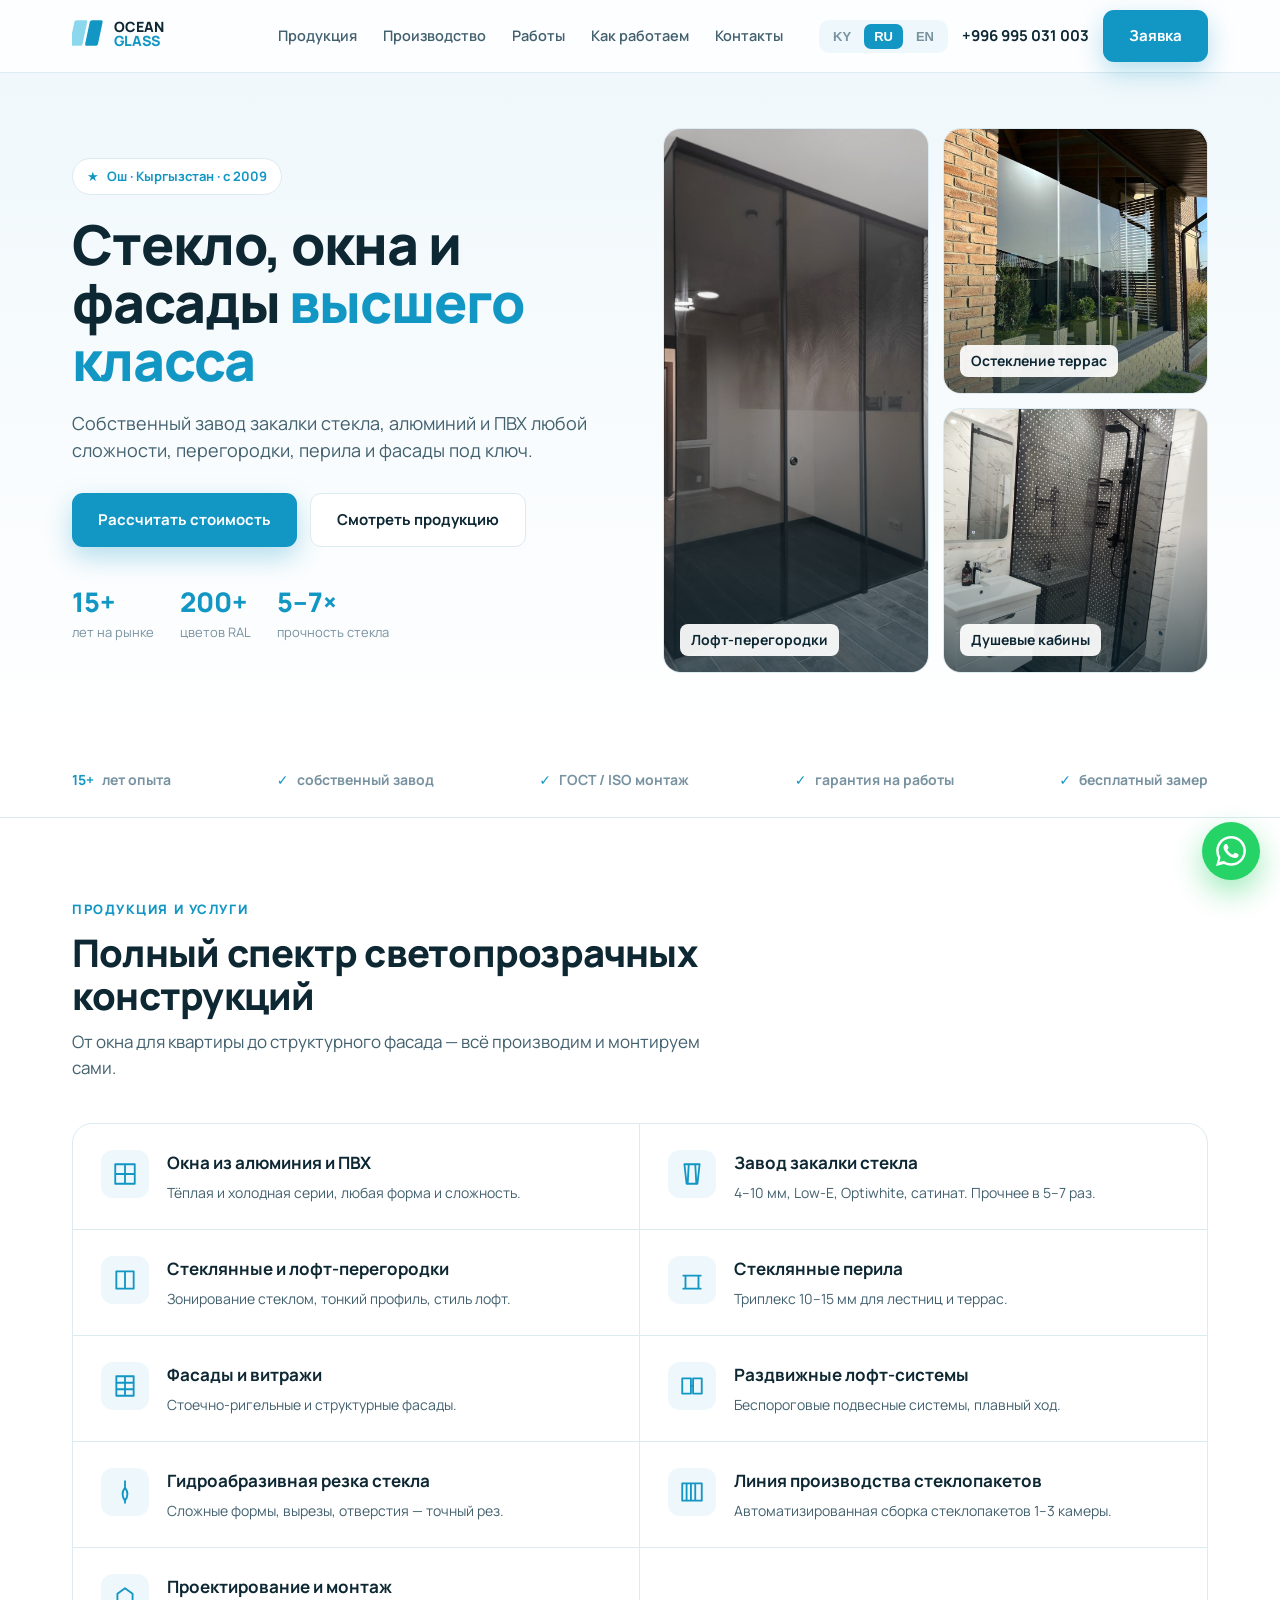
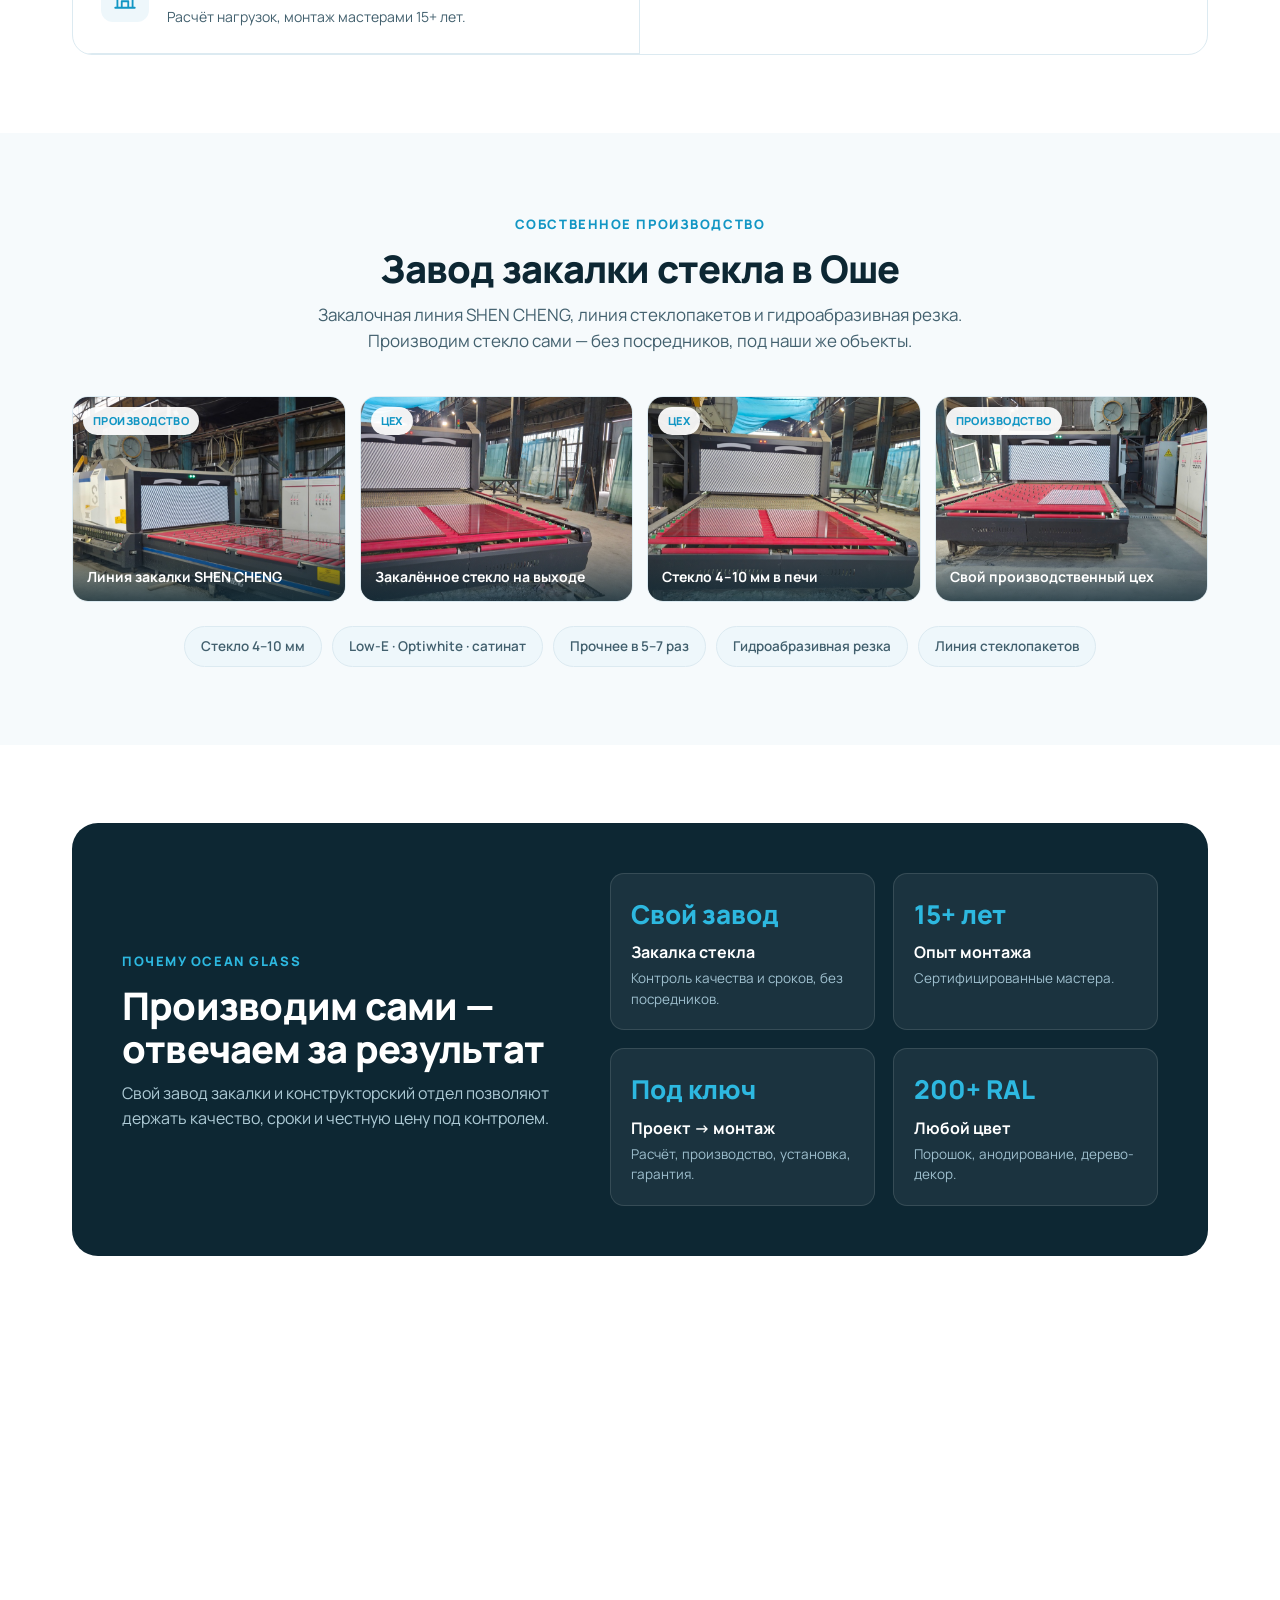
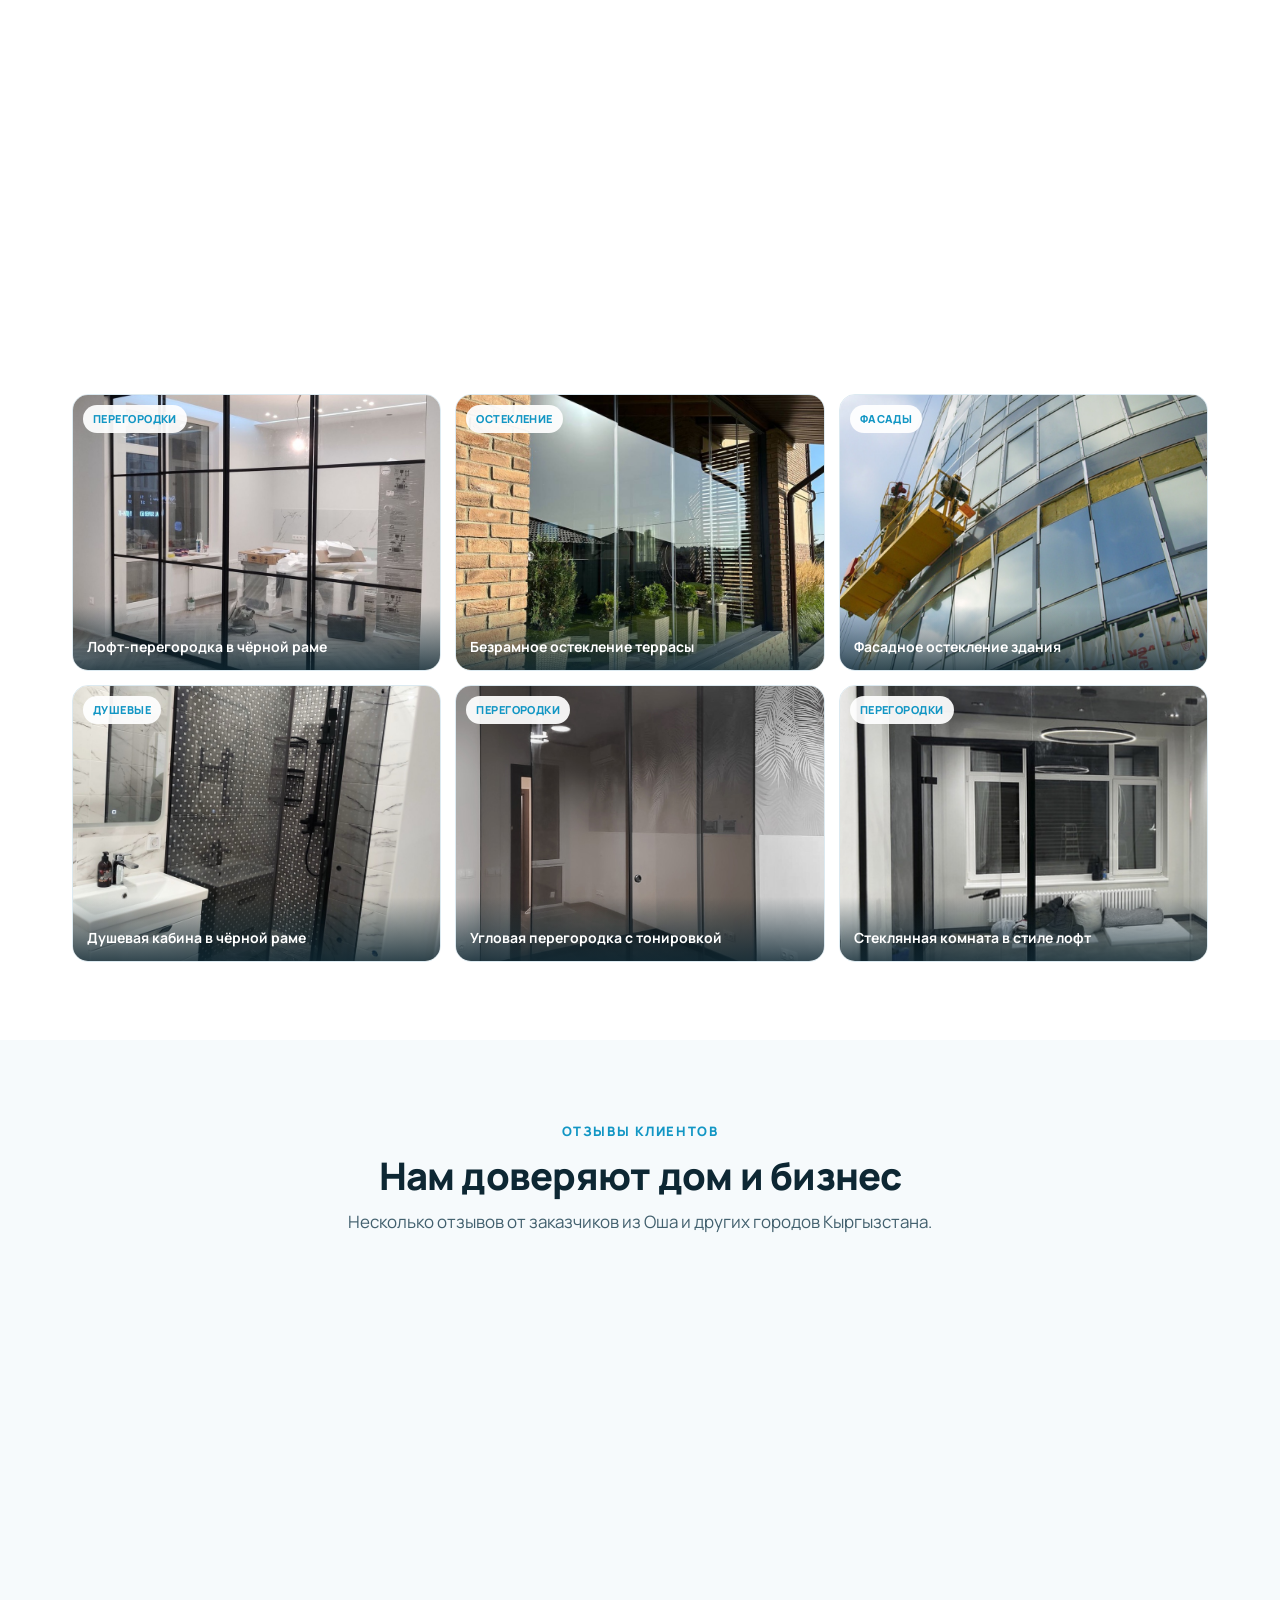
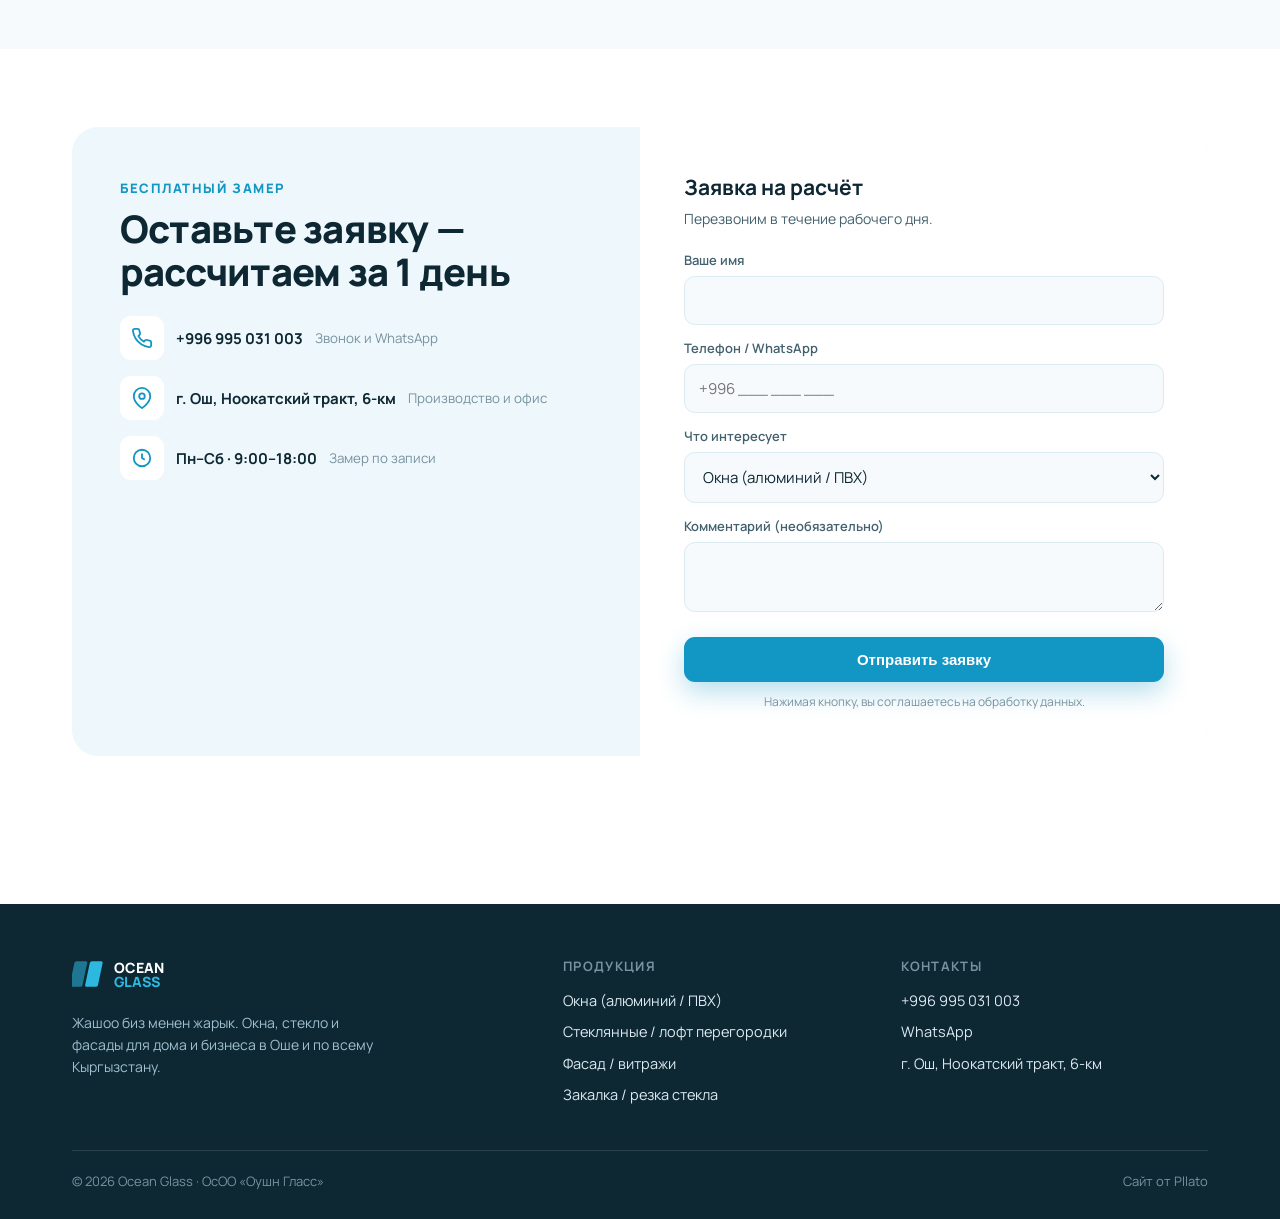
==== commit 18769c7d: "Ocean Glass v2: адрес → г. Ош, Ноокатский тракт 6-км Co-Authored-By: Claude Opus 4.8 <noreply@anthro" ====
--- a/site/v2/index.html
+++ b/site/v2/index.html
@@ -319,7 +319,7 @@
         <h2 data-i="cta_h2">Оставьте заявку — рассчитаем за 1 день</h2>
         <div class="info">
           <div><div class="ic"><svg viewBox="0 0 24 24" fill="none" stroke-width="2"><path d="M22 16.92v3a2 2 0 01-2.18 2 19.79 19.79 0 01-8.63-3.07 19.5 19.5 0 01-6-6 19.79 19.79 0 01-3.07-8.67A2 2 0 014.11 2h3a2 2 0 012 1.72c.13.96.36 1.9.7 2.81a2 2 0 01-.45 2.11L8.09 9.91a16 16 0 006 6l1.27-1.27a2 2 0 012.11-.45c.91.34 1.85.57 2.81.7A2 2 0 0122 16.92z"/></svg></div><div><b><a href="tel:+996995031003">+996 995 031 003</a></b><small data-i="ci_phone">Звонок и WhatsApp</small></div></div>
-          <div><div class="ic"><svg viewBox="0 0 24 24" fill="none" stroke-width="2"><path d="M21 10c0 7-9 13-9 13s-9-6-9-13a9 9 0 0118 0z"/><circle cx="12" cy="10" r="3"/></svg></div><div><b data-i="foot_addr">г. Ош, ул. Абдразакова 25</b><small data-i="ci_addr">Производство и офис</small></div></div>
+          <div><div class="ic"><svg viewBox="0 0 24 24" fill="none" stroke-width="2"><path d="M21 10c0 7-9 13-9 13s-9-6-9-13a9 9 0 0118 0z"/><circle cx="12" cy="10" r="3"/></svg></div><div><b data-i="foot_addr">г. Ош, Ноокатский тракт, 6-км</b><small data-i="ci_addr">Производство и офис</small></div></div>
           <div><div class="ic"><svg viewBox="0 0 24 24" fill="none" stroke-width="2"><circle cx="12" cy="12" r="9"/><path d="M12 7v5l3 2"/></svg></div><div><b data-i="ci_time">Пн–Сб · 9:00–18:00</b><small data-i="ci_time2">Замер по записи</small></div></div>
         </div>
       </div>
@@ -357,7 +357,7 @@
         <p data-i="foot_p">Жашоо биз менен жарык. Окна, стекло и фасады для дома и бизнеса в Оше и по всему Кыргызстану.</p>
       </div>
       <div><h5 data-i="foot_prod">Продукция</h5><a href="#services" data-i="opt_win">Окна</a><a href="#services" data-i="opt_part">Перегородки</a><a href="#services" data-i="opt_fac">Фасады</a><a href="#services" data-i="opt_temp">Закалка стекла</a></div>
-      <div><h5 data-i="foot_cont">Контакты</h5><a href="tel:+996995031003">+996 995 031 003</a><a href="https://wa.me/996995031003" target="_blank">WhatsApp</a><a data-i="foot_addr">г. Ош, ул. Абдразакова 25</a></div>
+      <div><h5 data-i="foot_cont">Контакты</h5><a href="tel:+996995031003">+996 995 031 003</a><a href="https://wa.me/996995031003" target="_blank">WhatsApp</a><a data-i="foot_addr">г. Ош, Ноокатский тракт, 6-км</a></div>
     </div>
     <div class="copy"><span>© 2026 Ocean Glass · ОсОО «Оушн Гласс»</span><span data-i="copy_by">Сайт от Pllato</span></div>
   </div>
@@ -414,7 +414,7 @@
   frm_h3:'Эсептөөгө арыз',frm_sub:'Жумуш күнү ичинде чалабыз.',frm_name:'Атыңыз',frm_phone:'Телефон / WhatsApp',frm_prod:'Эмне кызыктырат',frm_comm:'Комментарий (милдеттүү эмес)',frm_btn:'Арыз жөнөтүү',frm_note:'Баскычты басуу менен маалыматты иштетүүгө макул болосуз.',
   opt_win:'Терезелер (алюминий / ПВХ)',opt_part:'Айнек / лофт бөлмөлөр',opt_rail:'Айнек тосмолор',opt_fac:'Фасад / витраждар',opt_temp:'Айнек чыңдоо / кесүү',opt_other:'Башка',
   ok_h:'Арыз жөнөтүлдү!',ok_p:'WhatsApp ачылды — арызды дароо иштетүү үчүн билдирүү жөнөтүңүз.',
-  foot_p:'Жашоо биз менен жарык. Ош жана бүт Кыргызстан боюнча терезе, айнек жана фасаддар.',foot_prod:'Продукция',foot_cont:'Байланыш',foot_addr:'Ош ш., Абдразаков көч. 25',copy_by:'Сайт Pllato тарабынан'},
+  foot_p:'Жашоо биз менен жарык. Ош жана бүт Кыргызстан боюнча терезе, айнек жана фасаддар.',foot_prod:'Продукция',foot_cont:'Байланыш',foot_addr:'Ош ш., Ноокат тракты, 6-км',copy_by:'Сайт Pllato тарабынан'},
  ru:{m_prod:'Продукция',m_why:'Преимущества',m_proc:'Как работаем',m_cont:'Контакты',cta_top:'Заявка',
   hero_eyebrow:'Ош · Кыргызстан · с 2009',hero_h1:['Стекло, окна и фасады ','высшего класса'],
   hero_lead:'Собственный завод закалки стекла, алюминий и ПВХ любой сложности, перегородки, перила и фасады под ключ.',
@@ -445,7 +445,7 @@
   frm_h3:'Заявка на расчёт',frm_sub:'Перезвоним в течение рабочего дня.',frm_name:'Ваше имя',frm_phone:'Телефон / WhatsApp',frm_prod:'Что интересует',frm_comm:'Комментарий (необязательно)',frm_btn:'Отправить заявку',frm_note:'Нажимая кнопку, вы соглашаетесь на обработку данных.',
   opt_win:'Окна (алюминий / ПВХ)',opt_part:'Стеклянные / лофт перегородки',opt_rail:'Стеклянные перила',opt_fac:'Фасад / витражи',opt_temp:'Закалка / резка стекла',opt_other:'Другое',
   ok_h:'Заявка отправлена!',ok_p:'Мы открыли WhatsApp — отправьте сообщение, чтобы мы сразу взяли заявку в работу.',
-  foot_p:'Жашоо биз менен жарык. Окна, стекло и фасады для дома и бизнеса в Оше и по всему Кыргызстану.',foot_prod:'Продукция',foot_cont:'Контакты',foot_addr:'г. Ош, ул. Абдразакова 25',copy_by:'Сайт от Pllato'},
+  foot_p:'Жашоо биз менен жарык. Окна, стекло и фасады для дома и бизнеса в Оше и по всему Кыргызстану.',foot_prod:'Продукция',foot_cont:'Контакты',foot_addr:'г. Ош, Ноокатский тракт, 6-км',copy_by:'Сайт от Pllato'},
  en:{m_prod:'Products',m_why:'Why us',m_proc:'How we work',m_cont:'Contacts',cta_top:'Get a quote',
   hero_eyebrow:'Osh · Kyrgyzstan · since 2009',hero_h1:['Glass, windows & facades ','of the highest class'],
   hero_lead:'Our own glass tempering plant, aluminium and PVC of any complexity, partitions, railings and facades turnkey.',
@@ -476,7 +476,7 @@
   frm_h3:'Request a quote',frm_sub:'We will call you back within a business day.',frm_name:'Your name',frm_phone:'Phone / WhatsApp',frm_prod:'What you need',frm_comm:'Comment (optional)',frm_btn:'Send request',frm_note:'By submitting you agree to data processing.',
   opt_win:'Windows (aluminium / PVC)',opt_part:'Glass / loft partitions',opt_rail:'Glass railings',opt_fac:'Facade / curtain wall',opt_temp:'Glass tempering / cutting',opt_other:'Other',
   ok_h:'Request sent!',ok_p:'We opened WhatsApp — send the message so we can pick up your request right away.',
-  foot_p:'Life is bright with us. Windows, glass and facades for home and business in Osh and across Kyrgyzstan.',foot_prod:'Products',foot_cont:'Contacts',foot_addr:'Osh, Abdrazakova st. 25',copy_by:'Website by Pllato'}
+  foot_p:'Life is bright with us. Windows, glass and facades for home and business in Osh and across Kyrgyzstan.',foot_prod:'Products',foot_cont:'Contacts',foot_addr:'Osh, Nookat highway, 6 km',copy_by:'Website by Pllato'}
 };
 let LANG='ru';
 function setLang(l){
